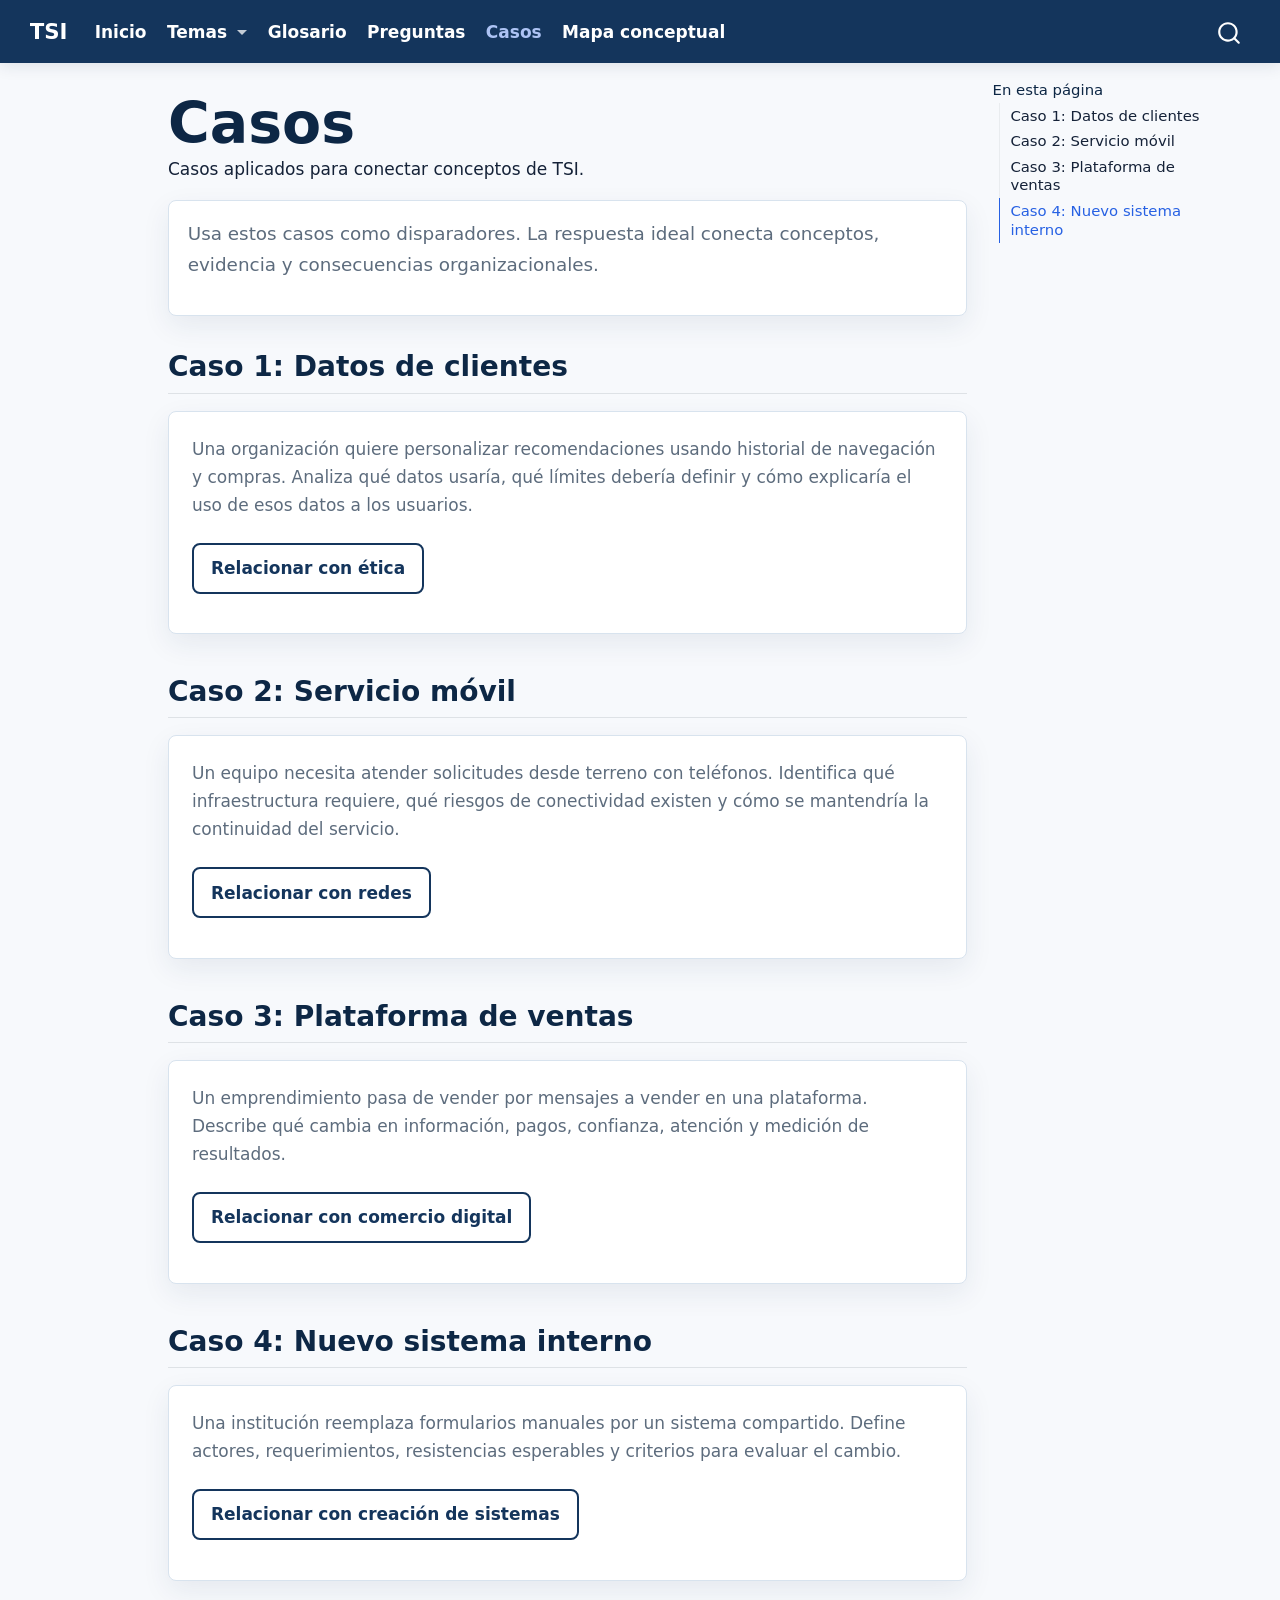
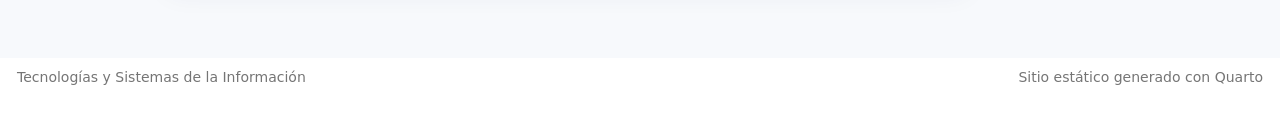
==== docs/repaso/casos.html @ 5384f31a "Etapa 1: estructura base del sitio TSI" ====
<!DOCTYPE html>
<html xmlns="http://www.w3.org/1999/xhtml" lang="es" xml:lang="es"><head>

<meta charset="utf-8">
<meta name="generator" content="quarto-1.9.37">

<meta name="viewport" content="width=device-width, initial-scale=1.0, user-scalable=yes">

<meta name="description" content="Casos aplicados para conectar conceptos de TSI.">

<title>Casos – Tecnologías y Sistemas de la Información</title>
<style>
/* Default styles provided by pandoc.
** See https://pandoc.org/MANUAL.html#variables-for-html for config info.
*/
code{white-space: pre-wrap;}
span.smallcaps{font-variant: small-caps;}
div.columns{display: flex; gap: min(4vw, 1.5em);}
div.column{flex: auto; overflow-x: auto;}
div.hanging-indent{margin-left: 1.5em; text-indent: -1.5em;}
ul.task-list{list-style: none;}
ul.task-list li input[type="checkbox"] {
  width: 0.8em;
  margin: 0 0.8em 0.2em -1em; /* quarto-specific, see https://github.com/quarto-dev/quarto-cli/issues/4556 */ 
  vertical-align: middle;
}
</style>


<script src="../site_libs/quarto-nav/quarto-nav.js"></script>
<script src="../site_libs/quarto-nav/headroom.min.js"></script>
<script src="../site_libs/clipboard/clipboard.min.js"></script>
<script src="../site_libs/quarto-search/autocomplete.umd.js"></script>
<script src="../site_libs/quarto-search/fuse.min.js"></script>
<script src="../site_libs/quarto-search/quarto-search.js"></script>
<meta name="quarto:offset" content="../">
<script src="../site_libs/quarto-html/quarto.js" type="module"></script>
<script src="../site_libs/quarto-html/tabsets/tabsets.js" type="module"></script>
<script src="../site_libs/quarto-html/popper.min.js"></script>
<script src="../site_libs/quarto-html/tippy.umd.min.js"></script>
<script src="../site_libs/quarto-html/anchor.min.js"></script>
<link href="../site_libs/quarto-html/tippy.css" rel="stylesheet">
<link href="../site_libs/quarto-html/quarto-syntax-highlighting-7f8f88aac4f3542376d5c11b86a4c14d.css" rel="stylesheet" id="quarto-text-highlighting-styles">
<script src="../site_libs/bootstrap/bootstrap.min.js"></script>
<link href="../site_libs/bootstrap/bootstrap-icons.css" rel="stylesheet">
<link href="../site_libs/bootstrap/bootstrap-f85955529106639f99b9a66abd69255b.min.css" rel="stylesheet" append-hash="true" id="quarto-bootstrap" data-mode="light">
<script id="quarto-search-options" type="application/json">{
  "location": "navbar",
  "copy-button": false,
  "collapse-after": 3,
  "panel-placement": "end",
  "type": "overlay",
  "limit": 50,
  "keyboard-shortcut": [
    "f",
    "/",
    "s"
  ],
  "show-item-context": false,
  "language": {
    "search-no-results-text": "No se han encontrado resultados",
    "search-matching-documents-text": "documentos encontrados",
    "search-copy-link-title": "Copiar el enlace en la búsqueda",
    "search-hide-matches-text": "Ocultar resultados adicionales",
    "search-more-match-text": "resultado adicional en este documento",
    "search-more-matches-text": "resultados adicionales en este documento",
    "search-clear-button-title": "Borrar",
    "search-text-placeholder": "",
    "search-detached-cancel-button-title": "Cancelar",
    "search-submit-button-title": "Enviar",
    "search-label": "Buscar"
  }
}</script>
<style>html{ scroll-behavior: smooth; }</style>


<link rel="stylesheet" href="../assets/css/styles.css">
</head>

<body class="nav-fixed quarto-light">

<div id="quarto-search-results"></div>
  <header id="quarto-header" class="headroom fixed-top">
    <nav class="navbar navbar-expand-lg " data-bs-theme="dark">
      <div class="navbar-container container-fluid">
      <div class="navbar-brand-container mx-auto">
    <a class="navbar-brand" href="../index.html">
    <span class="navbar-title">TSI</span>
    </a>
  </div>
            <div id="quarto-search" class="" title="Buscar"></div>
          <button class="navbar-toggler" type="button" data-bs-toggle="collapse" data-bs-target="#navbarCollapse" aria-controls="navbarCollapse" role="menu" aria-expanded="false" aria-label="Navegación de palanca" onclick="if (window.quartoToggleHeadroom) { window.quartoToggleHeadroom(); }">
  <span class="navbar-toggler-icon"></span>
</button>
          <div class="collapse navbar-collapse" id="navbarCollapse">
            <ul class="navbar-nav navbar-nav-scroll me-auto">
  <li class="nav-item">
    <a class="nav-link" href="../index.html"> 
<span class="menu-text">Inicio</span></a>
  </li>  
  <li class="nav-item dropdown ">
    <a class="nav-link dropdown-toggle" href="#" id="nav-menu-temas" role="link" data-bs-toggle="dropdown" aria-expanded="false">
 <span class="menu-text">Temas</span>
    </a>
    <ul class="dropdown-menu" aria-labelledby="nav-menu-temas">    
        <li>
    <a class="dropdown-item" href="../temas/etica-datos-sociedad.html">
 <span class="dropdown-text">Ética, datos y sociedad</span></a>
  </li>  
        <li>
    <a class="dropdown-item" href="../temas/redes-internet-movilidad.html">
 <span class="dropdown-text">Redes, Internet y movilidad</span></a>
  </li>  
        <li>
    <a class="dropdown-item" href="../temas/comercio-digital.html">
 <span class="dropdown-text">Comercio digital</span></a>
  </li>  
        <li>
    <a class="dropdown-item" href="../temas/creacion-sistemas.html">
 <span class="dropdown-text">Creación y cambio de sistemas</span></a>
  </li>  
    </ul>
  </li>
  <li class="nav-item">
    <a class="nav-link" href="../repaso/glosario.html"> 
<span class="menu-text">Glosario</span></a>
  </li>  
  <li class="nav-item">
    <a class="nav-link" href="../repaso/preguntas.html"> 
<span class="menu-text">Preguntas</span></a>
  </li>  
  <li class="nav-item">
    <a class="nav-link active" href="../repaso/casos.html" aria-current="page"> 
<span class="menu-text">Casos</span></a>
  </li>  
  <li class="nav-item">
    <a class="nav-link" href="../repaso/mapa-conceptual.html"> 
<span class="menu-text">Mapa conceptual</span></a>
  </li>  
</ul>
          </div> <!-- /navcollapse -->
            <div class="quarto-navbar-tools">
</div>
      </div> <!-- /container-fluid -->
    </nav>
</header>
<!-- content -->
<div id="quarto-content" class="quarto-container page-columns page-rows-contents page-layout-article page-navbar">
<!-- sidebar -->
<!-- margin-sidebar -->
    <div id="quarto-margin-sidebar" class="sidebar margin-sidebar">
        <nav id="TOC" role="doc-toc" class="toc-active">
    <h2 id="toc-title">En esta página</h2>
   
  <ul>
  <li><a href="#caso-1-datos-de-clientes" id="toc-caso-1-datos-de-clientes" class="nav-link active" data-scroll-target="#caso-1-datos-de-clientes">Caso 1: Datos de clientes</a></li>
  <li><a href="#caso-2-servicio-móvil" id="toc-caso-2-servicio-móvil" class="nav-link" data-scroll-target="#caso-2-servicio-móvil">Caso 2: Servicio móvil</a></li>
  <li><a href="#caso-3-plataforma-de-ventas" id="toc-caso-3-plataforma-de-ventas" class="nav-link" data-scroll-target="#caso-3-plataforma-de-ventas">Caso 3: Plataforma de ventas</a></li>
  <li><a href="#caso-4-nuevo-sistema-interno" id="toc-caso-4-nuevo-sistema-interno" class="nav-link" data-scroll-target="#caso-4-nuevo-sistema-interno">Caso 4: Nuevo sistema interno</a></li>
  </ul>
</nav>
    </div>
<!-- main -->
<main class="content" id="quarto-document-content">

<header id="title-block-header" class="quarto-title-block default">
<div class="quarto-title">
<h1 class="title">Casos</h1>
</div>

<div>
  <div class="description">
    Casos aplicados para conectar conceptos de TSI.
  </div>
</div>


<div class="quarto-title-meta">

    
  
    
  </div>
  


</header>


<div class="home-intro">
<p>Usa estos casos como disparadores. La respuesta ideal conecta conceptos, evidencia y consecuencias organizacionales.</p>
</div>
<section id="caso-1-datos-de-clientes" class="level2">
<h2 class="anchored" data-anchor-id="caso-1-datos-de-clientes">Caso 1: Datos de clientes</h2>
<div class="case-card">
<p>Una organización quiere personalizar recomendaciones usando historial de navegación y compras. Analiza qué datos usaría, qué límites debería definir y cómo explicaría el uso de esos datos a los usuarios.</p>
<p><a href="../temas/etica-datos-sociedad.html" class="study-button secondary">Relacionar con ética</a></p>
</div>
</section>
<section id="caso-2-servicio-móvil" class="level2">
<h2 class="anchored" data-anchor-id="caso-2-servicio-móvil">Caso 2: Servicio móvil</h2>
<div class="case-card">
<p>Un equipo necesita atender solicitudes desde terreno con teléfonos. Identifica qué infraestructura requiere, qué riesgos de conectividad existen y cómo se mantendría la continuidad del servicio.</p>
<p><a href="../temas/redes-internet-movilidad.html" class="study-button secondary">Relacionar con redes</a></p>
</div>
</section>
<section id="caso-3-plataforma-de-ventas" class="level2">
<h2 class="anchored" data-anchor-id="caso-3-plataforma-de-ventas">Caso 3: Plataforma de ventas</h2>
<div class="case-card">
<p>Un emprendimiento pasa de vender por mensajes a vender en una plataforma. Describe qué cambia en información, pagos, confianza, atención y medición de resultados.</p>
<p><a href="../temas/comercio-digital.html" class="study-button secondary">Relacionar con comercio digital</a></p>
</div>
</section>
<section id="caso-4-nuevo-sistema-interno" class="level2">
<h2 class="anchored" data-anchor-id="caso-4-nuevo-sistema-interno">Caso 4: Nuevo sistema interno</h2>
<div class="case-card">
<p>Una institución reemplaza formularios manuales por un sistema compartido. Define actores, requerimientos, resistencias esperables y criterios para evaluar el cambio.</p>
<p><a href="../temas/creacion-sistemas.html" class="study-button secondary">Relacionar con creación de sistemas</a></p>
</div>


</section>

</main> <!-- /main -->
<script>
(function () {
  function currentDepthPrefix() {
    var path = window.location.pathname;
    if (path.indexOf("/temas/") !== -1 || path.indexOf("/repaso/") !== -1) {
      return "../";
    }
    return "";
  }

  function normalizedPath(value) {
    return value.replace(/\/$/, "/index.html");
  }

  function addBottomNav() {
    if (document.querySelector(".tsi-bottom-nav")) {
      return;
    }

    var prefix = currentDepthPrefix();
    var links = [
      { label: "Inicio", href: prefix + "index.html", match: "/index.html" },
      { label: "Temas", href: prefix + "index.html#temas", match: "#temas" },
      { label: "Preguntas", href: prefix + "repaso/preguntas.html", match: "/repaso/preguntas.html" },
      { label: "Glosario", href: prefix + "repaso/glosario.html", match: "/repaso/glosario.html" }
    ];

    var nav = document.createElement("nav");
    nav.className = "tsi-bottom-nav";
    nav.setAttribute("aria-label", "Navegación rápida");

    var current = normalizedPath(window.location.pathname);
    links.forEach(function (item) {
      var link = document.createElement("a");
      link.href = item.href;
      link.textContent = item.label;

      if (
        (item.match === "/index.html" && current.endsWith("/index.html") && window.location.hash !== "#temas") ||
        (item.match === "#temas" && window.location.hash === "#temas") ||
        (item.match !== "#temas" && current.endsWith(item.match))
      ) {
        link.setAttribute("aria-current", "page");
      }

      nav.appendChild(link);
    });

    document.body.appendChild(nav);
  }

  function improveAnswerCards() {
    document.querySelectorAll("details.qa-card").forEach(function (card) {
      card.addEventListener("toggle", function () {
        if (card.open) {
          card.scrollIntoView({ block: "nearest", behavior: "smooth" });
        }
      });
    });
  }

  document.addEventListener("DOMContentLoaded", function () {
    addBottomNav();
    improveAnswerCards();
  });
})();
</script>
<script id="quarto-html-after-body" type="application/javascript">
  window.document.addEventListener("DOMContentLoaded", function (event) {
    const icon = "";
    const anchorJS = new window.AnchorJS();
    anchorJS.options = {
      placement: 'right',
      icon: icon
    };
    anchorJS.add('.anchored');
    const isCodeAnnotation = (el) => {
      for (const clz of el.classList) {
        if (clz.startsWith('code-annotation-')) {                     
          return true;
        }
      }
      return false;
    }
    const onCopySuccess = function(e) {
      // button target
      const button = e.trigger;
      // don't keep focus
      button.blur();
      // flash "checked"
      button.classList.add('code-copy-button-checked');
      var currentTitle = button.getAttribute("title");
      button.setAttribute("title", "Copiado");
      let tooltip;
      if (window.bootstrap) {
        button.setAttribute("data-bs-toggle", "tooltip");
        button.setAttribute("data-bs-placement", "left");
        button.setAttribute("data-bs-title", "Copiado");
        tooltip = new bootstrap.Tooltip(button, 
          { trigger: "manual", 
            customClass: "code-copy-button-tooltip",
            offset: [0, -8]});
        tooltip.show();    
      }
      setTimeout(function() {
        if (tooltip) {
          tooltip.hide();
          button.removeAttribute("data-bs-title");
          button.removeAttribute("data-bs-toggle");
          button.removeAttribute("data-bs-placement");
        }
        button.setAttribute("title", currentTitle);
        button.classList.remove('code-copy-button-checked');
      }, 1000);
      // clear code selection
      e.clearSelection();
    }
    const getTextToCopy = function(trigger) {
      const outerScaffold = trigger.parentElement.cloneNode(true);
      const codeEl = outerScaffold.querySelector('code');
      for (const childEl of codeEl.children) {
        if (isCodeAnnotation(childEl)) {
          childEl.remove();
        }
      }
      return codeEl.innerText;
    }
    const clipboard = new window.ClipboardJS('.code-copy-button:not([data-in-quarto-modal])', {
      text: getTextToCopy
    });
    clipboard.on('success', onCopySuccess);
    if (window.document.getElementById('quarto-embedded-source-code-modal')) {
      const clipboardModal = new window.ClipboardJS('.code-copy-button[data-in-quarto-modal]', {
        text: getTextToCopy,
        container: window.document.getElementById('quarto-embedded-source-code-modal')
      });
      clipboardModal.on('success', onCopySuccess);
    }
      var localhostRegex = new RegExp(/^(?:http|https):\/\/localhost\:?[0-9]*\//);
      var mailtoRegex = new RegExp(/^mailto:/);
        var filterRegex = new RegExp('/' + window.location.host + '/');
      var isInternal = (href) => {
          return filterRegex.test(href) || localhostRegex.test(href) || mailtoRegex.test(href);
      }
      // Inspect non-navigation links and adorn them if external
     var links = window.document.querySelectorAll('a[href]:not(.nav-link):not(.navbar-brand):not(.toc-action):not(.sidebar-link):not(.sidebar-item-toggle):not(.pagination-link):not(.no-external):not([aria-hidden]):not(.dropdown-item):not(.quarto-navigation-tool):not(.about-link)');
      for (var i=0; i<links.length; i++) {
        const link = links[i];
        if (!isInternal(link.href)) {
          // undo the damage that might have been done by quarto-nav.js in the case of
          // links that we want to consider external
          if (link.dataset.originalHref !== undefined) {
            link.href = link.dataset.originalHref;
          }
            // target, if specified
            link.setAttribute("target", "_blank");
            if (link.getAttribute("rel") === null) {
              link.setAttribute("rel", "noopener");
            }
        }
      }
    function tippyHover(el, contentFn, onTriggerFn, onUntriggerFn) {
      const config = {
        allowHTML: true,
        maxWidth: 500,
        delay: 100,
        arrow: false,
        appendTo: function(el) {
            return el.parentElement;
        },
        interactive: true,
        interactiveBorder: 10,
        theme: 'quarto',
        placement: 'bottom-start',
      };
      if (contentFn) {
        config.content = contentFn;
      }
      if (onTriggerFn) {
        config.onTrigger = onTriggerFn;
      }
      if (onUntriggerFn) {
        config.onUntrigger = onUntriggerFn;
      }
      window.tippy(el, config); 
    }
    const noterefs = window.document.querySelectorAll('a[role="doc-noteref"]');
    for (var i=0; i<noterefs.length; i++) {
      const ref = noterefs[i];
      tippyHover(ref, function() {
        // use id or data attribute instead here
        let href = ref.getAttribute('data-footnote-href') || ref.getAttribute('href');
        try { href = new URL(href).hash; } catch {}
        const id = href.replace(/^#\/?/, "");
        const note = window.document.getElementById(id);
        if (note) {
          return note.innerHTML;
        } else {
          return "";
        }
      });
    }
    const xrefs = window.document.querySelectorAll('a.quarto-xref');
    const processXRef = (id, note) => {
      // Strip column container classes
      const stripColumnClz = (el) => {
        el.classList.remove("page-full", "page-columns");
        if (el.children) {
          for (const child of el.children) {
            stripColumnClz(child);
          }
        }
      }
      stripColumnClz(note)
      if (id === null || id.startsWith('sec-')) {
        // Special case sections, only their first couple elements
        const container = document.createElement("div");
        if (note.children && note.children.length > 2) {
          container.appendChild(note.children[0].cloneNode(true));
          for (let i = 1; i < note.children.length; i++) {
            const child = note.children[i];
            if (child.tagName === "P" && child.innerText === "") {
              continue;
            } else {
              container.appendChild(child.cloneNode(true));
              break;
            }
          }
          if (window.Quarto?.typesetMath) {
            window.Quarto.typesetMath(container);
          }
          return container.innerHTML
        } else {
          if (window.Quarto?.typesetMath) {
            window.Quarto.typesetMath(note);
          }
          return note.innerHTML;
        }
      } else {
        // Remove any anchor links if they are present
        const anchorLink = note.querySelector('a.anchorjs-link');
        if (anchorLink) {
          anchorLink.remove();
        }
        if (window.Quarto?.typesetMath) {
          window.Quarto.typesetMath(note);
        }
        if (note.classList.contains("callout")) {
          return note.outerHTML;
        } else {
          return note.innerHTML;
        }
      }
    }
    for (var i=0; i<xrefs.length; i++) {
      const xref = xrefs[i];
      tippyHover(xref, undefined, function(instance) {
        instance.disable();
        let url = xref.getAttribute('href');
        let hash = undefined; 
        if (url.startsWith('#')) {
          hash = url;
        } else {
          try { hash = new URL(url).hash; } catch {}
        }
        if (hash) {
          const id = hash.replace(/^#\/?/, "");
          const note = window.document.getElementById(id);
          if (note !== null) {
            try {
              const html = processXRef(id, note.cloneNode(true));
              instance.setContent(html);
            } finally {
              instance.enable();
              instance.show();
            }
          } else {
            // See if we can fetch this
            fetch(url.split('#')[0])
            .then(res => res.text())
            .then(html => {
              const parser = new DOMParser();
              const htmlDoc = parser.parseFromString(html, "text/html");
              const note = htmlDoc.getElementById(id);
              if (note !== null) {
                const html = processXRef(id, note);
                instance.setContent(html);
              } 
            }).finally(() => {
              instance.enable();
              instance.show();
            });
          }
        } else {
          // See if we can fetch a full url (with no hash to target)
          // This is a special case and we should probably do some content thinning / targeting
          fetch(url)
          .then(res => res.text())
          .then(html => {
            const parser = new DOMParser();
            const htmlDoc = parser.parseFromString(html, "text/html");
            const note = htmlDoc.querySelector('main.content');
            if (note !== null) {
              // This should only happen for chapter cross references
              // (since there is no id in the URL)
              // remove the first header
              if (note.children.length > 0 && note.children[0].tagName === "HEADER") {
                note.children[0].remove();
              }
              const html = processXRef(null, note);
              instance.setContent(html);
            } 
          }).finally(() => {
            instance.enable();
            instance.show();
          });
        }
      }, function(instance) {
      });
    }
        let selectedAnnoteEl;
        const selectorForAnnotation = ( cell, annotation) => {
          let cellAttr = 'data-code-cell="' + cell + '"';
          let lineAttr = 'data-code-annotation="' +  annotation + '"';
          const selector = 'span[' + cellAttr + '][' + lineAttr + ']';
          return selector;
        }
        const selectCodeLines = (annoteEl) => {
          const doc = window.document;
          const targetCell = annoteEl.getAttribute("data-target-cell");
          const targetAnnotation = annoteEl.getAttribute("data-target-annotation");
          const annoteSpan = window.document.querySelector(selectorForAnnotation(targetCell, targetAnnotation));
          const lines = annoteSpan.getAttribute("data-code-lines").split(",");
          const lineIds = lines.map((line) => {
            return targetCell + "-" + line;
          })
          let top = null;
          let height = null;
          let parent = null;
          if (lineIds.length > 0) {
              //compute the position of the single el (top and bottom and make a div)
              const el = window.document.getElementById(lineIds[0]);
              top = el.offsetTop;
              height = el.offsetHeight;
              parent = el.parentElement.parentElement;
            if (lineIds.length > 1) {
              const lastEl = window.document.getElementById(lineIds[lineIds.length - 1]);
              const bottom = lastEl.offsetTop + lastEl.offsetHeight;
              height = bottom - top;
            }
            if (top !== null && height !== null && parent !== null) {
              // cook up a div (if necessary) and position it 
              let div = window.document.getElementById("code-annotation-line-highlight");
              if (div === null) {
                div = window.document.createElement("div");
                div.setAttribute("id", "code-annotation-line-highlight");
                div.style.position = 'absolute';
                parent.appendChild(div);
              }
              div.style.top = top - 2 + "px";
              div.style.height = height + 4 + "px";
              div.style.left = 0;
              let gutterDiv = window.document.getElementById("code-annotation-line-highlight-gutter");
              if (gutterDiv === null) {
                gutterDiv = window.document.createElement("div");
                gutterDiv.setAttribute("id", "code-annotation-line-highlight-gutter");
                gutterDiv.style.position = 'absolute';
                const codeCell = window.document.getElementById(targetCell);
                const gutter = codeCell.querySelector('.code-annotation-gutter');
                gutter.appendChild(gutterDiv);
              }
              gutterDiv.style.top = top - 2 + "px";
              gutterDiv.style.height = height + 4 + "px";
            }
            selectedAnnoteEl = annoteEl;
          }
        };
        const unselectCodeLines = () => {
          const elementsIds = ["code-annotation-line-highlight", "code-annotation-line-highlight-gutter"];
          elementsIds.forEach((elId) => {
            const div = window.document.getElementById(elId);
            if (div) {
              div.remove();
            }
          });
          selectedAnnoteEl = undefined;
        };
          // Handle positioning of the toggle
      window.addEventListener(
        "resize",
        throttle(() => {
          elRect = undefined;
          if (selectedAnnoteEl) {
            selectCodeLines(selectedAnnoteEl);
          }
        }, 10)
      );
      function throttle(fn, ms) {
      let throttle = false;
      let timer;
        return (...args) => {
          if(!throttle) { // first call gets through
              fn.apply(this, args);
              throttle = true;
          } else { // all the others get throttled
              if(timer) clearTimeout(timer); // cancel #2
              timer = setTimeout(() => {
                fn.apply(this, args);
                timer = throttle = false;
              }, ms);
          }
        };
      }
        // Attach click handler to the DT
        const annoteDls = window.document.querySelectorAll('dt[data-target-cell]');
        for (const annoteDlNode of annoteDls) {
          annoteDlNode.addEventListener('click', (event) => {
            const clickedEl = event.target;
            if (clickedEl !== selectedAnnoteEl) {
              unselectCodeLines();
              const activeEl = window.document.querySelector('dt[data-target-cell].code-annotation-active');
              if (activeEl) {
                activeEl.classList.remove('code-annotation-active');
              }
              selectCodeLines(clickedEl);
              clickedEl.classList.add('code-annotation-active');
            } else {
              // Unselect the line
              unselectCodeLines();
              clickedEl.classList.remove('code-annotation-active');
            }
          });
        }
    const findCites = (el) => {
      const parentEl = el.parentElement;
      if (parentEl) {
        const cites = parentEl.dataset.cites;
        if (cites) {
          return {
            el,
            cites: cites.split(' ')
          };
        } else {
          return findCites(el.parentElement)
        }
      } else {
        return undefined;
      }
    };
    var bibliorefs = window.document.querySelectorAll('a[role="doc-biblioref"]');
    for (var i=0; i<bibliorefs.length; i++) {
      const ref = bibliorefs[i];
      const citeInfo = findCites(ref);
      if (citeInfo) {
        tippyHover(citeInfo.el, function() {
          var popup = window.document.createElement('div');
          citeInfo.cites.forEach(function(cite) {
            var citeDiv = window.document.createElement('div');
            citeDiv.classList.add('hanging-indent');
            citeDiv.classList.add('csl-entry');
            var biblioDiv = window.document.getElementById('ref-' + cite);
            if (biblioDiv) {
              citeDiv.innerHTML = biblioDiv.innerHTML;
            }
            popup.appendChild(citeDiv);
          });
          return popup.innerHTML;
        });
      }
    }
  });
  </script>
</div> <!-- /content -->
<footer class="footer">
  <div class="nav-footer">
    <div class="nav-footer-left">
<p>Tecnologías y Sistemas de la Información</p>
</div>   
    <div class="nav-footer-center">
      &nbsp;
    </div>
    <div class="nav-footer-right">
<p>Sitio estático generado con Quarto</p>
</div>
  </div>
</footer>




<script src="../site_libs/quarto-html/zenscroll-min.js"></script>
</body></html>
---- docs/site_libs/quarto-html/tippy.css ----
.tippy-box[data-animation=fade][data-state=hidden]{opacity:0}[data-tippy-root]{max-width:calc(100vw - 10px)}.tippy-box{position:relative;background-color:#333;color:#fff;border-radius:4px;font-size:14px;line-height:1.4;white-space:normal;outline:0;transition-property:transform,visibility,opacity}.tippy-box[data-placement^=top]>.tippy-arrow{bottom:0}.tippy-box[data-placement^=top]>.tippy-arrow:before{bottom:-7px;left:0;border-width:8px 8px 0;border-top-color:initial;transform-origin:center top}.tippy-box[data-placement^=bottom]>.tippy-arrow{top:0}.tippy-box[data-placement^=bottom]>.tippy-arrow:before{top:-7px;left:0;border-width:0 8px 8px;border-bottom-color:initial;transform-origin:center bottom}.tippy-box[data-placement^=left]>.tippy-arrow{right:0}.tippy-box[data-placement^=left]>.tippy-arrow:before{border-width:8px 0 8px 8px;border-left-color:initial;right:-7px;transform-origin:center left}.tippy-box[data-placement^=right]>.tippy-arrow{left:0}.tippy-box[data-placement^=right]>.tippy-arrow:before{left:-7px;border-width:8px 8px 8px 0;border-right-color:initial;transform-origin:center right}.tippy-box[data-inertia][data-state=visible]{transition-timing-function:cubic-bezier(.54,1.5,.38,1.11)}.tippy-arrow{width:16px;height:16px;color:#333}.tippy-arrow:before{content:"";position:absolute;border-color:transparent;border-style:solid}.tippy-content{position:relative;padding:5px 9px;z-index:1}
---- docs/site_libs/quarto-html/quarto-syntax-highlighting-7f8f88aac4f3542376d5c11b86a4c14d.css ----
/* quarto syntax highlight colors */
:root {
  --quarto-hl-ot-color: #003B4F;
  --quarto-hl-at-color: #657422;
  --quarto-hl-ss-color: #20794D;
  --quarto-hl-an-color: #5E5E5E;
  --quarto-hl-fu-color: #4758AB;
  --quarto-hl-st-color: #20794D;
  --quarto-hl-cf-color: #003B4F;
  --quarto-hl-op-color: #5E5E5E;
  --quarto-hl-er-color: #AD0000;
  --quarto-hl-bn-color: #AD0000;
  --quarto-hl-al-color: #AD0000;
  --quarto-hl-va-color: #111111;
  --quarto-hl-bu-color: inherit;
  --quarto-hl-ex-color: inherit;
  --quarto-hl-pp-color: #AD0000;
  --quarto-hl-in-color: #5E5E5E;
  --quarto-hl-vs-color: #20794D;
  --quarto-hl-wa-color: #5E5E5E;
  --quarto-hl-do-color: #5E5E5E;
  --quarto-hl-im-color: #00769E;
  --quarto-hl-ch-color: #20794D;
  --quarto-hl-dt-color: #AD0000;
  --quarto-hl-fl-color: #AD0000;
  --quarto-hl-co-color: #5E5E5E;
  --quarto-hl-cv-color: #5E5E5E;
  --quarto-hl-cn-color: #8f5902;
  --quarto-hl-sc-color: #5E5E5E;
  --quarto-hl-dv-color: #AD0000;
  --quarto-hl-kw-color: #003B4F;
}

/* other quarto variables */
:root {
  --quarto-font-monospace: SFMono-Regular, Menlo, Monaco, Consolas, "Liberation Mono", "Courier New", monospace;
}

/* syntax highlight based on Pandoc's rules */
pre > code.sourceCode > span {
  color: #003B4F;
}

code.sourceCode > span {
  color: #003B4F;
}

div.sourceCode,
div.sourceCode pre.sourceCode {
  color: #003B4F;
}

/* Normal */
code span {
  color: #003B4F;
}

/* Alert */
code span.al {
  color: #AD0000;
  font-style: inherit;
}

/* Annotation */
code span.an {
  color: #5E5E5E;
  font-style: inherit;
}

/* Attribute */
code span.at {
  color: #657422;
  font-style: inherit;
}

/* BaseN */
code span.bn {
  color: #AD0000;
  font-style: inherit;
}

/* BuiltIn */
code span.bu {
  font-style: inherit;
}

/* ControlFlow */
code span.cf {
  color: #003B4F;
  font-weight: bold;
  font-style: inherit;
}

/* Char */
code span.ch {
  color: #20794D;
  font-style: inherit;
}

/* Constant */
code span.cn {
  color: #8f5902;
  font-style: inherit;
}

/* Comment */
code span.co {
  color: #5E5E5E;
  font-style: inherit;
}

/* CommentVar */
code span.cv {
  color: #5E5E5E;
  font-style: italic;
}

/* Documentation */
code span.do {
  color: #5E5E5E;
  font-style: italic;
}

/* DataType */
code span.dt {
  color: #AD0000;
  font-style: inherit;
}

/* DecVal */
code span.dv {
  color: #AD0000;
  font-style: inherit;
}

/* Error */
code span.er {
  color: #AD0000;
  font-style: inherit;
}

/* Extension */
code span.ex {
  font-style: inherit;
}

/* Float */
code span.fl {
  color: #AD0000;
  font-style: inherit;
}

/* Function */
code span.fu {
  color: #4758AB;
  font-style: inherit;
}

/* Import */
code span.im {
  color: #00769E;
  font-style: inherit;
}

/* Information */
code span.in {
  color: #5E5E5E;
  font-style: inherit;
}

/* Keyword */
code span.kw {
  color: #003B4F;
  font-weight: bold;
  font-style: inherit;
}

/* Operator */
code span.op {
  color: #5E5E5E;
  font-style: inherit;
}

/* Other */
code span.ot {
  color: #003B4F;
  font-style: inherit;
}

/* Preprocessor */
code span.pp {
  color: #AD0000;
  font-style: inherit;
}

/* SpecialChar */
code span.sc {
  color: #5E5E5E;
  font-style: inherit;
}

/* SpecialString */
code span.ss {
  color: #20794D;
  font-style: inherit;
}

/* String */
code span.st {
  color: #20794D;
  font-style: inherit;
}

/* Variable */
code span.va {
  color: #111111;
  font-style: inherit;
}

/* VerbatimString */
code span.vs {
  color: #20794D;
  font-style: inherit;
}

/* Warning */
code span.wa {
  color: #5E5E5E;
  font-style: italic;
}

.prevent-inlining {
  content: "</";
}

/*# sourceMappingURL=789ad8cd35626ba772517505b42a116e.css.map */
---- docs/assets/css/styles.css ----
:root {
  --tsi-primary: #14355c;
  --tsi-primary-dark: #0d2745;
  --tsi-accent: #2f8fcf;
  --tsi-accent-soft: #e7f3fb;
  --tsi-bg: #f7f9fc;
  --tsi-surface: #ffffff;
  --tsi-border: #d8e3ee;
  --tsi-text: #152238;
  --tsi-muted: #5d6c7d;
  --tsi-shadow: 0 10px 28px rgba(20, 53, 92, 0.08);
}

html {
  scroll-behavior: smooth;
}

body {
  background: var(--tsi-bg);
  color: var(--tsi-text);
  font-family: system-ui, -apple-system, BlinkMacSystemFont, "Segoe UI", sans-serif;
  font-size: 1rem;
  line-height: 1.65;
  padding-bottom: 4.75rem;
}

a {
  color: var(--tsi-primary);
}

a:hover,
a:focus {
  color: var(--tsi-accent);
}

.navbar {
  box-shadow: 0 2px 16px rgba(13, 39, 69, 0.12);
}

.navbar .navbar-brand,
.navbar .nav-link,
.navbar .dropdown-item {
  font-weight: 650;
}

.quarto-title-block .title {
  color: var(--tsi-primary-dark);
  font-size: clamp(2rem, 10vw, 3.35rem);
  line-height: 1.08;
}

.quarto-title-block .subtitle {
  color: var(--tsi-muted);
  font-size: 1.15rem;
}

main.content {
  padding-top: 1.2rem;
}

h2 {
  color: var(--tsi-primary-dark);
  margin-top: 2.4rem;
}

h3 {
  color: var(--tsi-primary);
  line-height: 1.25;
}

.home-intro,
.wide-card,
.study-card,
.term-card,
.qa-card,
.case-card,
.map-node {
  background: var(--tsi-surface);
  border: 1px solid var(--tsi-border);
  border-radius: 8px;
  box-shadow: var(--tsi-shadow);
}

.home-intro {
  color: var(--tsi-muted);
  font-size: 1.08rem;
  margin: 1rem 0 2rem;
  padding: 1.1rem;
}

.topic-grid {
  display: grid;
  gap: 1rem;
  margin-top: 1rem;
}

.study-card,
.wide-card,
.term-card,
.case-card {
  padding: 1.15rem;
}

.study-card p,
.wide-card p,
.case-card p,
.term-card p {
  color: var(--tsi-muted);
  margin-bottom: 1rem;
}

.concept-list {
  background: var(--tsi-accent-soft);
  border-left: 5px solid var(--tsi-accent);
  border-radius: 8px;
  padding: 1rem 1rem 0.35rem;
}

.concept-list li {
  margin-bottom: 0.65rem;
}

.study-button {
  align-items: center;
  background: var(--tsi-primary);
  border: 2px solid var(--tsi-primary);
  border-radius: 8px;
  color: #ffffff;
  display: inline-flex;
  font-weight: 750;
  justify-content: center;
  line-height: 1.2;
  margin-top: 0.4rem;
  min-height: 3rem;
  padding: 0.72rem 1rem;
  text-decoration: none;
  width: 100%;
}

.study-button:hover,
.study-button:focus {
  background: var(--tsi-primary-dark);
  border-color: var(--tsi-primary-dark);
  color: #ffffff;
}

.study-button.secondary {
  background: #ffffff;
  color: var(--tsi-primary);
}

.study-button.secondary:hover,
.study-button.secondary:focus {
  background: var(--tsi-accent-soft);
  color: var(--tsi-primary-dark);
}

.qa-card {
  margin: 1rem 0;
  padding: 0;
}

.qa-card summary {
  color: var(--tsi-primary-dark);
  cursor: pointer;
  font-weight: 750;
  list-style-position: outside;
  min-height: 3.25rem;
  padding: 1rem 1.1rem;
}

.qa-card[open] summary {
  border-bottom: 1px solid var(--tsi-border);
}

.qa-card p {
  color: var(--tsi-muted);
  margin: 0;
  padding: 1rem 1.1rem 1.15rem;
}

.concept-map {
  display: grid;
  gap: 0.8rem;
  margin: 1.2rem 0 2rem;
}

.map-node {
  padding: 1rem;
}

.map-node p {
  color: var(--tsi-muted);
}

.map-arrow {
  color: var(--tsi-accent);
  font-size: 2rem;
  font-weight: 800;
  line-height: 1;
  text-align: center;
}

.tsi-bottom-nav {
  background: rgba(255, 255, 255, 0.97);
  border-top: 1px solid var(--tsi-border);
  bottom: 0;
  box-shadow: 0 -6px 18px rgba(20, 53, 92, 0.1);
  display: grid;
  gap: 0;
  grid-template-columns: repeat(4, 1fr);
  left: 0;
  position: fixed;
  right: 0;
  z-index: 1050;
}

.tsi-bottom-nav a {
  color: var(--tsi-muted);
  display: flex;
  flex-direction: column;
  font-size: 0.82rem;
  font-weight: 750;
  justify-content: center;
  min-height: 4.1rem;
  padding: 0.45rem 0.35rem;
  text-align: center;
  text-decoration: none;
}

.tsi-bottom-nav a[aria-current="page"] {
  color: var(--tsi-primary);
}

.tsi-bottom-nav a::before {
  background: var(--tsi-border);
  border-radius: 999px;
  content: "";
  display: block;
  height: 0.24rem;
  margin: 0 auto 0.38rem;
  width: 1.45rem;
}

.tsi-bottom-nav a[aria-current="page"]::before {
  background: var(--tsi-accent);
}

@media (min-width: 720px) {
  body {
    padding-bottom: 0;
  }

  .topic-grid {
    grid-template-columns: repeat(2, minmax(0, 1fr));
  }

  .study-card,
  .wide-card,
  .term-card,
  .case-card,
  .map-node {
    padding: 1.35rem;
  }

  .study-button {
    width: auto;
  }

  .tsi-bottom-nav {
    display: none;
  }
}

@media (min-width: 980px) {
  main.content {
    max-width: 980px;
  }

  .concept-map {
    align-items: stretch;
    grid-template-columns: 1fr auto 1fr auto 1fr auto 1fr;
  }

  .map-arrow {
    align-self: center;
    padding: 0 0.2rem;
  }
}
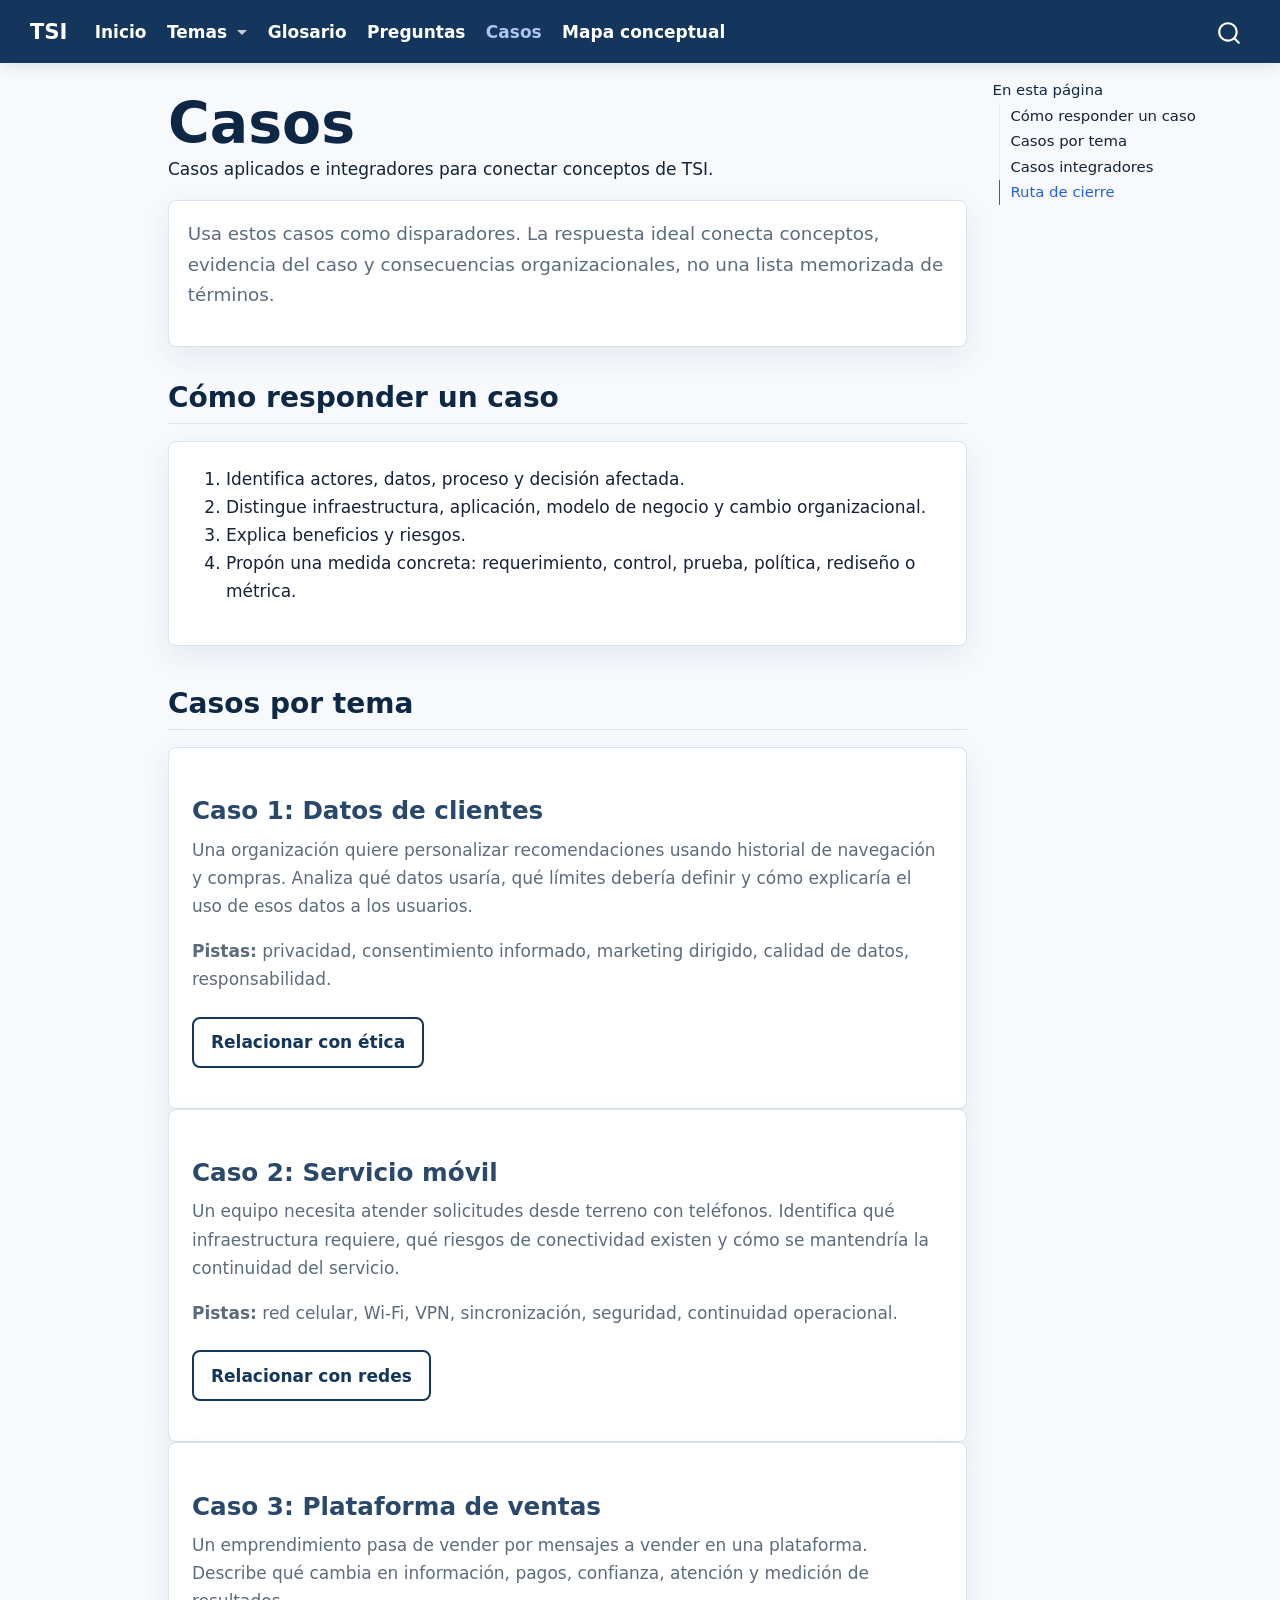
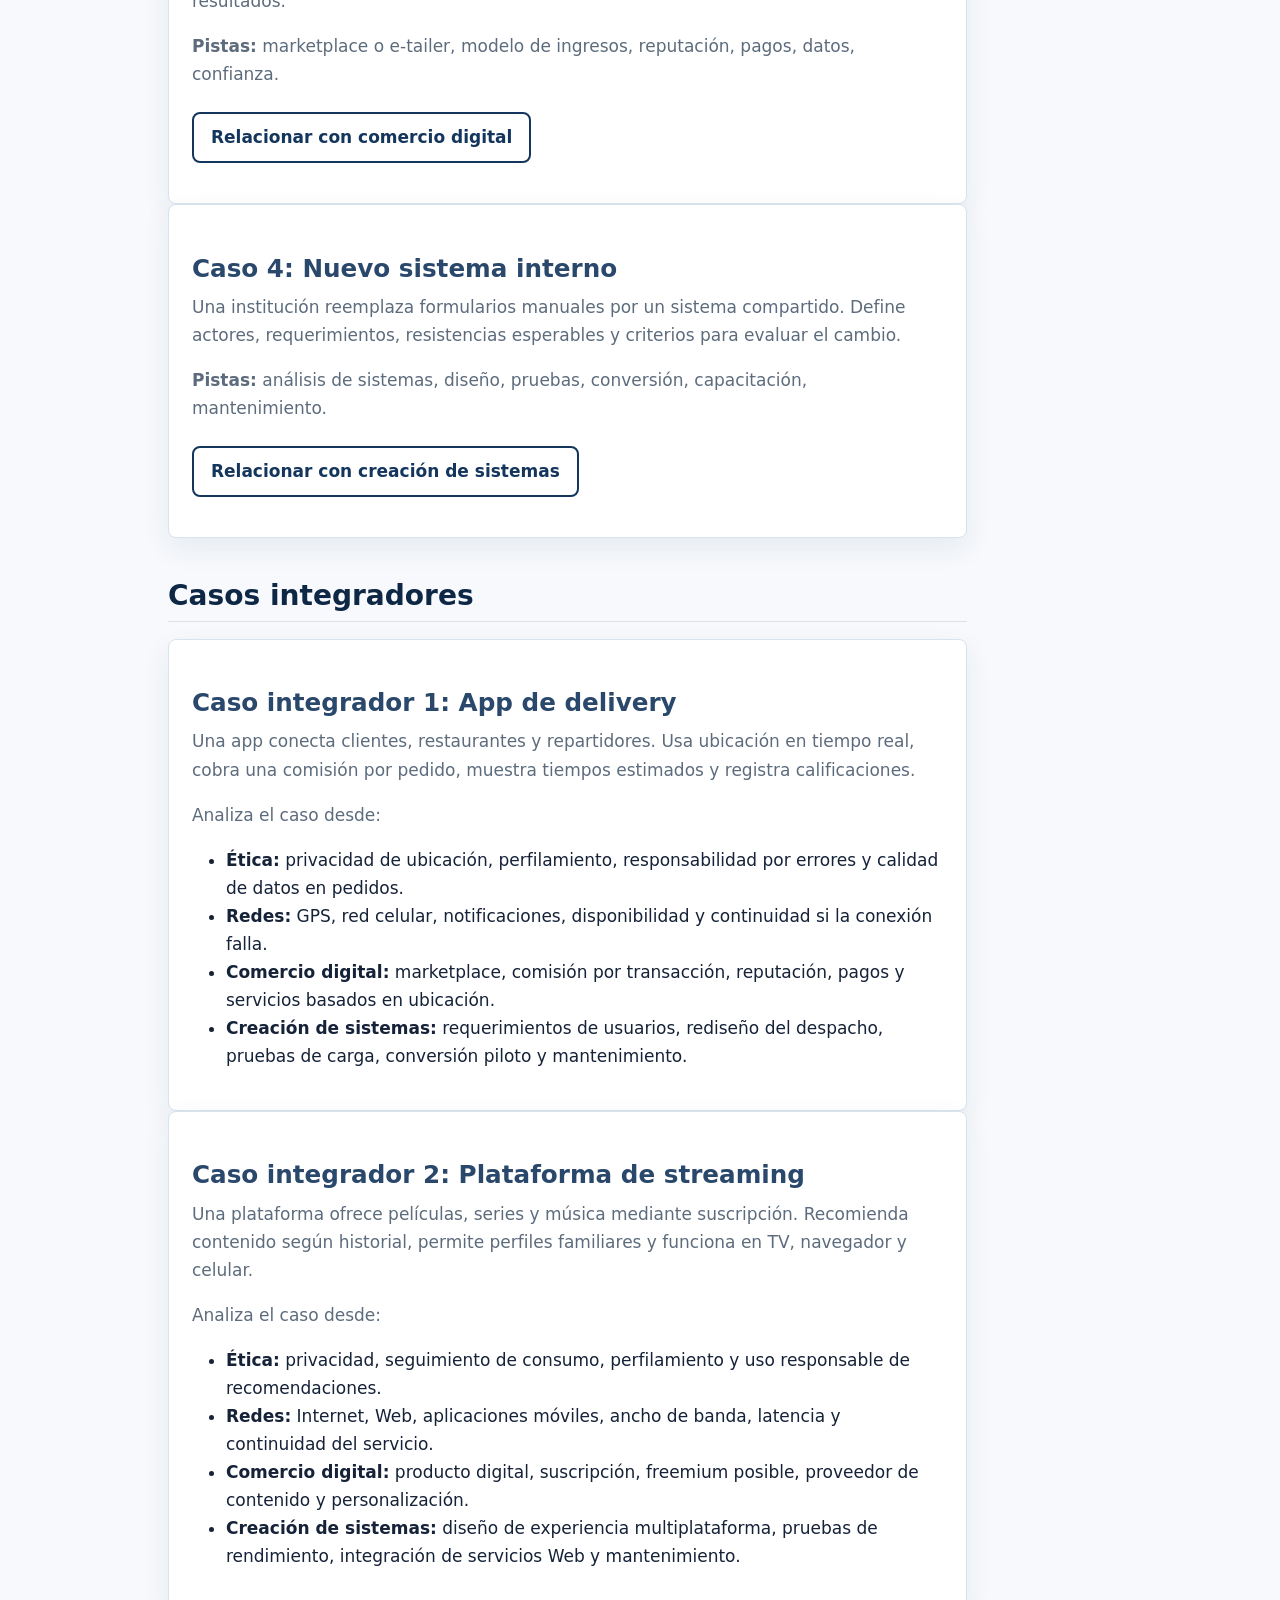
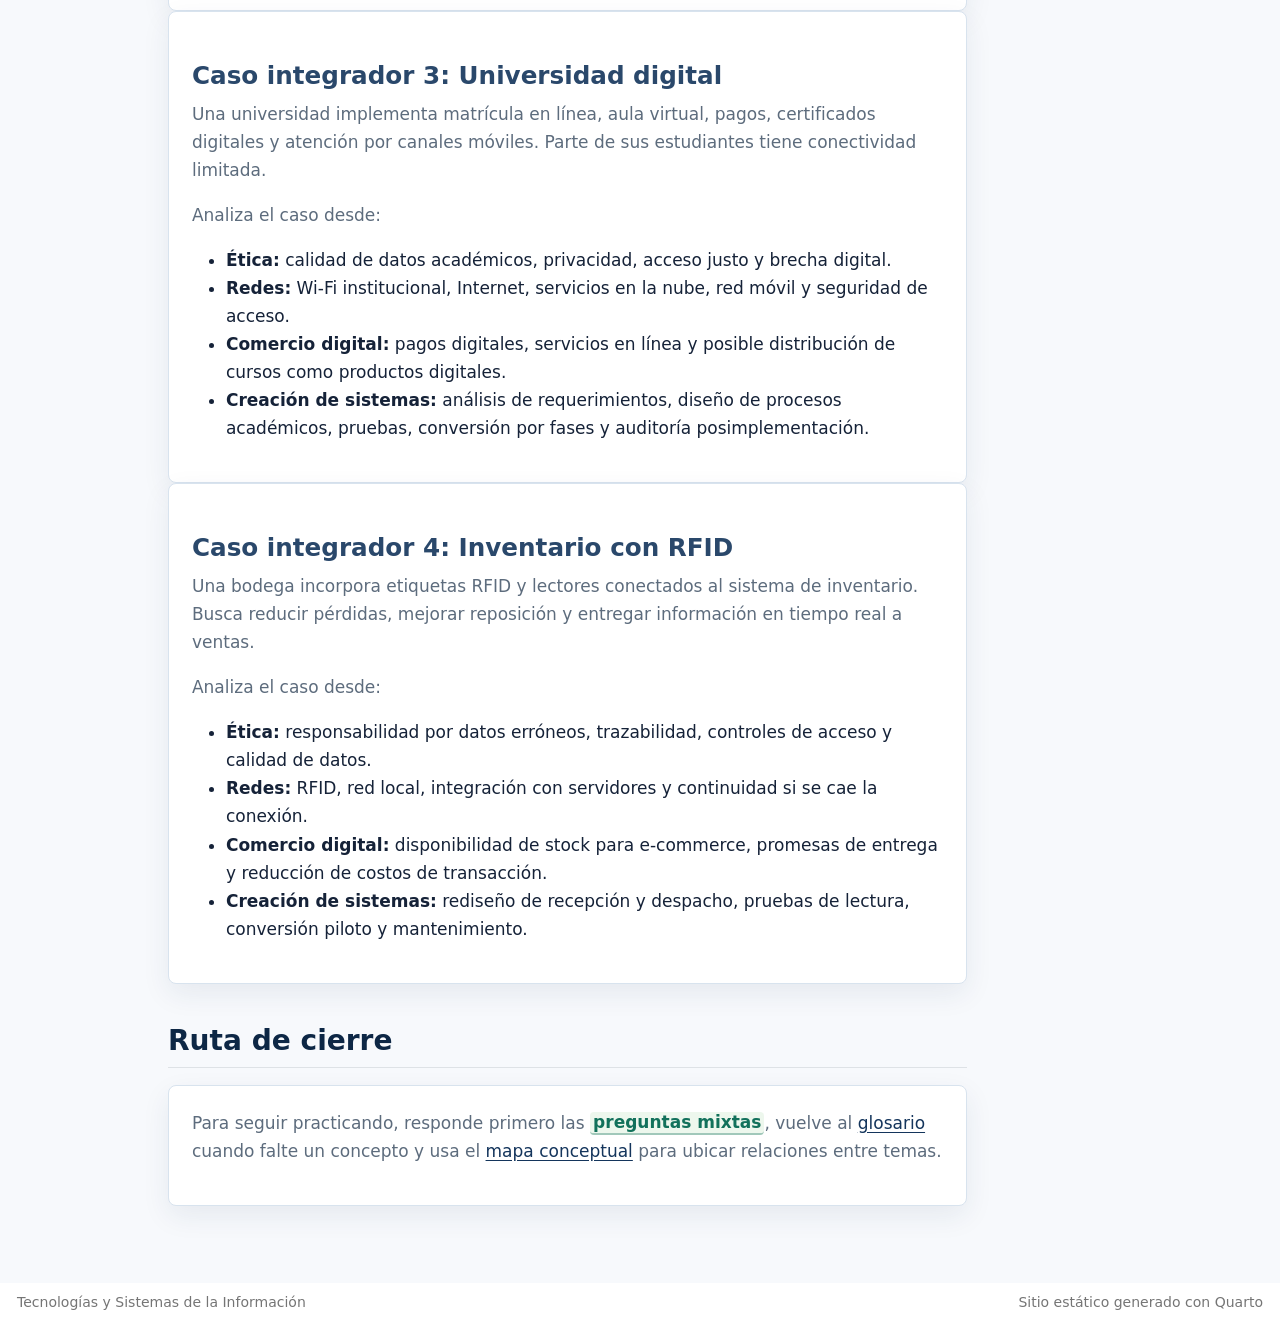
==== commit 5b747262: "Etapa 6: creacion de sistemas y repaso final" ====
--- a/docs/repaso/casos.html
+++ b/docs/repaso/casos.html
@@ -6,7 +6,7 @@
 
 <meta name="viewport" content="width=device-width, initial-scale=1.0, user-scalable=yes">
 
-<meta name="description" content="Casos aplicados para conectar conceptos de TSI.">
+<meta name="description" content="Casos aplicados e integradores para conectar conceptos de TSI.">
 
 <title>Casos – Tecnologías y Sistemas de la Información</title>
 <style>
@@ -153,10 +153,22 @@
     <h2 id="toc-title">En esta página</h2>
    
   <ul>
-  <li><a href="#caso-1-datos-de-clientes" id="toc-caso-1-datos-de-clientes" class="nav-link active" data-scroll-target="#caso-1-datos-de-clientes">Caso 1: Datos de clientes</a></li>
+  <li><a href="#como-responder-un-caso" id="toc-como-responder-un-caso" class="nav-link active" data-scroll-target="#como-responder-un-caso">Cómo responder un caso</a></li>
+  <li><a href="#casos-por-tema" id="toc-casos-por-tema" class="nav-link" data-scroll-target="#casos-por-tema">Casos por tema</a>
+  <ul class="collapse">
+  <li><a href="#caso-1-datos-de-clientes" id="toc-caso-1-datos-de-clientes" class="nav-link" data-scroll-target="#caso-1-datos-de-clientes">Caso 1: Datos de clientes</a></li>
   <li><a href="#caso-2-servicio-móvil" id="toc-caso-2-servicio-móvil" class="nav-link" data-scroll-target="#caso-2-servicio-móvil">Caso 2: Servicio móvil</a></li>
   <li><a href="#caso-3-plataforma-de-ventas" id="toc-caso-3-plataforma-de-ventas" class="nav-link" data-scroll-target="#caso-3-plataforma-de-ventas">Caso 3: Plataforma de ventas</a></li>
   <li><a href="#caso-4-nuevo-sistema-interno" id="toc-caso-4-nuevo-sistema-interno" class="nav-link" data-scroll-target="#caso-4-nuevo-sistema-interno">Caso 4: Nuevo sistema interno</a></li>
+  </ul></li>
+  <li><a href="#casos-integradores" id="toc-casos-integradores" class="nav-link" data-scroll-target="#casos-integradores">Casos integradores</a>
+  <ul class="collapse">
+  <li><a href="#caso-integrador-1-app-de-delivery" id="toc-caso-integrador-1-app-de-delivery" class="nav-link" data-scroll-target="#caso-integrador-1-app-de-delivery">Caso integrador 1: App de delivery</a></li>
+  <li><a href="#caso-integrador-2-plataforma-de-streaming" id="toc-caso-integrador-2-plataforma-de-streaming" class="nav-link" data-scroll-target="#caso-integrador-2-plataforma-de-streaming">Caso integrador 2: Plataforma de streaming</a></li>
+  <li><a href="#caso-integrador-3-universidad-digital" id="toc-caso-integrador-3-universidad-digital" class="nav-link" data-scroll-target="#caso-integrador-3-universidad-digital">Caso integrador 3: Universidad digital</a></li>
+  <li><a href="#caso-integrador-4-inventario-con-rfid" id="toc-caso-integrador-4-inventario-con-rfid" class="nav-link" data-scroll-target="#caso-integrador-4-inventario-con-rfid">Caso integrador 4: Inventario con RFID</a></li>
+  </ul></li>
+  <li><a href="#ruta-de-cierre" id="toc-ruta-de-cierre" class="nav-link" data-scroll-target="#ruta-de-cierre">Ruta de cierre</a></li>
   </ul>
 </nav>
     </div>
@@ -170,7 +182,7 @@
 
 <div>
   <div class="description">
-    Casos aplicados para conectar conceptos de TSI.
+    Casos aplicados e integradores para conectar conceptos de TSI.
   </div>
 </div>
 
@@ -188,34 +200,97 @@
 
 
 <div class="home-intro">
-<p>Usa estos casos como disparadores. La respuesta ideal conecta conceptos, evidencia y consecuencias organizacionales.</p>
+<p>Usa estos casos como disparadores. La respuesta ideal conecta conceptos, evidencia del caso y consecuencias organizacionales, no una lista memorizada de términos.</p>
 </div>
-<section id="caso-1-datos-de-clientes" class="level2">
-<h2 class="anchored" data-anchor-id="caso-1-datos-de-clientes">Caso 1: Datos de clientes</h2>
-<div class="case-card">
+<section id="como-responder-un-caso" class="level2">
+<h2 class="anchored" data-anchor-id="como-responder-un-caso">Cómo responder un caso</h2>
+<div class="wide-card">
+<ol type="1">
+<li>Identifica actores, datos, proceso y decisión afectada.</li>
+<li>Distingue infraestructura, aplicación, modelo de negocio y cambio organizacional.</li>
+<li>Explica beneficios y riesgos.</li>
+<li>Propón una medida concreta: requerimiento, control, prueba, política, rediseño o métrica.</li>
+</ol>
+</div>
+</section>
+<section id="casos-por-tema" class="level2">
+<h2 class="anchored" data-anchor-id="casos-por-tema">Casos por tema</h2>
+<section id="caso-1-datos-de-clientes" class="level3 case-card">
+<h3 class="anchored" data-anchor-id="caso-1-datos-de-clientes">Caso 1: Datos de clientes</h3>
 <p>Una organización quiere personalizar recomendaciones usando historial de navegación y compras. Analiza qué datos usaría, qué límites debería definir y cómo explicaría el uso de esos datos a los usuarios.</p>
+<p><strong>Pistas:</strong> privacidad, consentimiento informado, marketing dirigido, calidad de datos, responsabilidad.</p>
 <p><a href="../temas/etica-datos-sociedad.html" class="study-button secondary">Relacionar con ética</a></p>
-</div>
-</section>
-<section id="caso-2-servicio-móvil" class="level2">
-<h2 class="anchored" data-anchor-id="caso-2-servicio-móvil">Caso 2: Servicio móvil</h2>
-<div class="case-card">
+</section>
+<section id="caso-2-servicio-móvil" class="level3 case-card">
+<h3 class="anchored" data-anchor-id="caso-2-servicio-móvil">Caso 2: Servicio móvil</h3>
 <p>Un equipo necesita atender solicitudes desde terreno con teléfonos. Identifica qué infraestructura requiere, qué riesgos de conectividad existen y cómo se mantendría la continuidad del servicio.</p>
+<p><strong>Pistas:</strong> red celular, Wi-Fi, VPN, sincronización, seguridad, continuidad operacional.</p>
 <p><a href="../temas/redes-internet-movilidad.html" class="study-button secondary">Relacionar con redes</a></p>
-</div>
-</section>
-<section id="caso-3-plataforma-de-ventas" class="level2">
-<h2 class="anchored" data-anchor-id="caso-3-plataforma-de-ventas">Caso 3: Plataforma de ventas</h2>
-<div class="case-card">
+</section>
+<section id="caso-3-plataforma-de-ventas" class="level3 case-card">
+<h3 class="anchored" data-anchor-id="caso-3-plataforma-de-ventas">Caso 3: Plataforma de ventas</h3>
 <p>Un emprendimiento pasa de vender por mensajes a vender en una plataforma. Describe qué cambia en información, pagos, confianza, atención y medición de resultados.</p>
+<p><strong>Pistas:</strong> marketplace o e-tailer, modelo de ingresos, reputación, pagos, datos, confianza.</p>
 <p><a href="../temas/comercio-digital.html" class="study-button secondary">Relacionar con comercio digital</a></p>
-</div>
-</section>
-<section id="caso-4-nuevo-sistema-interno" class="level2">
-<h2 class="anchored" data-anchor-id="caso-4-nuevo-sistema-interno">Caso 4: Nuevo sistema interno</h2>
-<div class="case-card">
+</section>
+<section id="caso-4-nuevo-sistema-interno" class="level3 case-card">
+<h3 class="anchored" data-anchor-id="caso-4-nuevo-sistema-interno">Caso 4: Nuevo sistema interno</h3>
 <p>Una institución reemplaza formularios manuales por un sistema compartido. Define actores, requerimientos, resistencias esperables y criterios para evaluar el cambio.</p>
+<p><strong>Pistas:</strong> análisis de sistemas, diseño, pruebas, conversión, capacitación, mantenimiento.</p>
 <p><a href="../temas/creacion-sistemas.html" class="study-button secondary">Relacionar con creación de sistemas</a></p>
+</section>
+</section>
+<section id="casos-integradores" class="level2">
+<h2 class="anchored" data-anchor-id="casos-integradores">Casos integradores</h2>
+<section id="caso-integrador-1-app-de-delivery" class="level3 case-card">
+<h3 class="anchored" data-anchor-id="caso-integrador-1-app-de-delivery">Caso integrador 1: App de delivery</h3>
+<p>Una app conecta clientes, restaurantes y repartidores. Usa ubicación en tiempo real, cobra una comisión por pedido, muestra tiempos estimados y registra calificaciones.</p>
+<p>Analiza el caso desde:</p>
+<ul>
+<li><strong>Ética:</strong> privacidad de ubicación, perfilamiento, responsabilidad por errores y calidad de datos en pedidos.</li>
+<li><strong>Redes:</strong> GPS, red celular, notificaciones, disponibilidad y continuidad si la conexión falla.</li>
+<li><strong>Comercio digital:</strong> marketplace, comisión por transacción, reputación, pagos y servicios basados en ubicación.</li>
+<li><strong>Creación de sistemas:</strong> requerimientos de usuarios, rediseño del despacho, pruebas de carga, conversión piloto y mantenimiento.</li>
+</ul>
+</section>
+<section id="caso-integrador-2-plataforma-de-streaming" class="level3 case-card">
+<h3 class="anchored" data-anchor-id="caso-integrador-2-plataforma-de-streaming">Caso integrador 2: Plataforma de streaming</h3>
+<p>Una plataforma ofrece películas, series y música mediante suscripción. Recomienda contenido según historial, permite perfiles familiares y funciona en TV, navegador y celular.</p>
+<p>Analiza el caso desde:</p>
+<ul>
+<li><strong>Ética:</strong> privacidad, seguimiento de consumo, perfilamiento y uso responsable de recomendaciones.</li>
+<li><strong>Redes:</strong> Internet, Web, aplicaciones móviles, ancho de banda, latencia y continuidad del servicio.</li>
+<li><strong>Comercio digital:</strong> producto digital, suscripción, freemium posible, proveedor de contenido y personalización.</li>
+<li><strong>Creación de sistemas:</strong> diseño de experiencia multiplataforma, pruebas de rendimiento, integración de servicios Web y mantenimiento.</li>
+</ul>
+</section>
+<section id="caso-integrador-3-universidad-digital" class="level3 case-card">
+<h3 class="anchored" data-anchor-id="caso-integrador-3-universidad-digital">Caso integrador 3: Universidad digital</h3>
+<p>Una universidad implementa matrícula en línea, aula virtual, pagos, certificados digitales y atención por canales móviles. Parte de sus estudiantes tiene conectividad limitada.</p>
+<p>Analiza el caso desde:</p>
+<ul>
+<li><strong>Ética:</strong> calidad de datos académicos, privacidad, acceso justo y brecha digital.</li>
+<li><strong>Redes:</strong> Wi-Fi institucional, Internet, servicios en la nube, red móvil y seguridad de acceso.</li>
+<li><strong>Comercio digital:</strong> pagos digitales, servicios en línea y posible distribución de cursos como productos digitales.</li>
+<li><strong>Creación de sistemas:</strong> análisis de requerimientos, diseño de procesos académicos, pruebas, conversión por fases y auditoría posimplementación.</li>
+</ul>
+</section>
+<section id="caso-integrador-4-inventario-con-rfid" class="level3 case-card">
+<h3 class="anchored" data-anchor-id="caso-integrador-4-inventario-con-rfid">Caso integrador 4: Inventario con RFID</h3>
+<p>Una bodega incorpora etiquetas RFID y lectores conectados al sistema de inventario. Busca reducir pérdidas, mejorar reposición y entregar información en tiempo real a ventas.</p>
+<p>Analiza el caso desde:</p>
+<ul>
+<li><strong>Ética:</strong> responsabilidad por datos erróneos, trazabilidad, controles de acceso y calidad de datos.</li>
+<li><strong>Redes:</strong> RFID, red local, integración con servidores y continuidad si se cae la conexión.</li>
+<li><strong>Comercio digital:</strong> disponibilidad de stock para e-commerce, promesas de entrega y reducción de costos de transacción.</li>
+<li><strong>Creación de sistemas:</strong> rediseño de recepción y despacho, pruebas de lectura, conversión piloto y mantenimiento.</li>
+</ul>
+</section>
+</section>
+<section id="ruta-de-cierre" class="level2">
+<h2 class="anchored" data-anchor-id="ruta-de-cierre">Ruta de cierre</h2>
+<div class="wide-card">
+<p>Para seguir practicando, responde primero las <a href="../repaso/preguntas.html#preguntas-mixtas">preguntas mixtas</a>, vuelve al <a href="../repaso/glosario.html">glosario</a> cuando falte un concepto y usa el <a href="../repaso/mapa-conceptual.html">mapa conceptual</a> para ubicar relaciones entre temas.</p>
 </div>
 
 
@@ -224,6 +299,8 @@
 </main> <!-- /main -->
 <script>
 (function () {
+  "use strict";
+
   function currentDepthPrefix() {
     var path = window.location.pathname;
     if (path.indexOf("/temas/") !== -1 || path.indexOf("/repaso/") !== -1) {
@@ -273,9 +350,109 @@
     document.body.appendChild(nav);
   }
 
+  function addReadingProgress() {
+    if (document.querySelector(".tsi-reading-progress")) {
+      return;
+    }
+
+    var progress = document.createElement("div");
+    var bar = document.createElement("div");
+    progress.className = "tsi-reading-progress";
+    progress.setAttribute("aria-hidden", "true");
+    bar.className = "tsi-reading-progress__bar";
+    progress.appendChild(bar);
+    document.body.appendChild(progress);
+
+    var ticking = false;
+    function update() {
+      var scrollMax = document.documentElement.scrollHeight - window.innerHeight;
+      var ratio = scrollMax > 0 ? window.scrollY / scrollMax : 1;
+      ratio = Math.min(Math.max(ratio, 0), 1);
+      bar.style.transform = "scaleX(" + ratio + ")";
+      ticking = false;
+    }
+
+    function requestUpdate() {
+      if (!ticking) {
+        window.requestAnimationFrame(update);
+        ticking = true;
+      }
+    }
+
+    update();
+    window.addEventListener("scroll", requestUpdate, { passive: true });
+    window.addEventListener("resize", requestUpdate);
+  }
+
+  function addBackToTopButton() {
+    if (document.querySelector(".tsi-back-to-top")) {
+      return;
+    }
+
+    var button = document.createElement("button");
+    button.className = "tsi-back-to-top";
+    button.type = "button";
+    button.textContent = "↑";
+    button.setAttribute("aria-label", "Volver arriba");
+    button.title = "Volver arriba";
+    document.body.appendChild(button);
+
+    function updateVisibility() {
+      if (window.scrollY > 420) {
+        button.classList.add("is-visible");
+      } else {
+        button.classList.remove("is-visible");
+      }
+    }
+
+    button.addEventListener("click", function () {
+      window.scrollTo({ top: 0, behavior: "smooth" });
+    });
+
+    updateVisibility();
+    window.addEventListener("scroll", updateVisibility, { passive: true });
+  }
+
+  function storageGet(key) {
+    try {
+      return window.localStorage.getItem(key);
+    } catch (error) {
+      return null;
+    }
+  }
+
+  function storageSet(key, value) {
+    try {
+      window.localStorage.setItem(key, value);
+    } catch (error) {
+      return;
+    }
+  }
+
+  function compactText(value) {
+    return value.toLowerCase().replace(/\s+/g, " ").trim().slice(0, 90);
+  }
+
+  function questionKey(card, index) {
+    var summary = card.querySelector("summary");
+    var label = card.id || (summary ? compactText(summary.textContent) : "pregunta-" + index);
+    return "tsi:pregunta:" + normalizedPath(window.location.pathname) + ":" + label;
+  }
+
   function improveAnswerCards() {
-    document.querySelectorAll("details.qa-card").forEach(function (card) {
+    document.querySelectorAll("details.pregunta, details.qa-card").forEach(function (card, index) {
+      var key = questionKey(card, index);
+      var storedState = storageGet(key);
+
+      if (storedState === "open") {
+        card.open = true;
+      } else if (storedState === "closed") {
+        card.open = false;
+      }
+
       card.addEventListener("toggle", function () {
+        storageSet(key, card.open ? "open" : "closed");
+
         if (card.open) {
           card.scrollIntoView({ block: "nearest", behavior: "smooth" });
         }
@@ -285,6 +462,8 @@
 
   document.addEventListener("DOMContentLoaded", function () {
     addBottomNav();
+    addReadingProgress();
+    addBackToTopButton();
     improveAnswerCards();
   });
 })();
--- a/docs/assets/css/styles.css
+++ b/docs/assets/css/styles.css
@@ -3,6 +3,12 @@
   --tsi-primary-dark: #0d2745;
   --tsi-accent: #2f8fcf;
   --tsi-accent-soft: #e7f3fb;
+  --tsi-green: #12715b;
+  --tsi-green-soft: #e8f6f1;
+  --tsi-amber: #9a5b00;
+  --tsi-amber-soft: #fff4df;
+  --tsi-rose: #9d3f5f;
+  --tsi-rose-soft: #fff0f5;
   --tsi-bg: #f7f9fc;
   --tsi-surface: #ffffff;
   --tsi-border: #d8e3ee;
@@ -72,6 +78,7 @@
 .wide-card,
 .study-card,
 .term-card,
+.pregunta,
 .qa-card,
 .case-card,
 .map-node {
@@ -118,6 +125,100 @@
 
 .concept-list li {
   margin-bottom: 0.65rem;
+}
+
+.idea-central,
+.ojo-prueba,
+.ejemplo,
+.caso-breve {
+  --component-color: var(--tsi-accent);
+  --component-bg: var(--tsi-accent-soft);
+  background: linear-gradient(90deg, var(--component-bg), var(--tsi-surface) 78%);
+  border: 1px solid var(--tsi-border);
+  border-left: 0.42rem solid var(--component-color);
+  border-radius: 8px;
+  box-shadow: var(--tsi-shadow);
+  margin: 1.1rem 0 1.35rem;
+  padding: 1rem 1rem 1.05rem;
+}
+
+.idea-central {
+  --component-color: var(--tsi-accent);
+  --component-bg: var(--tsi-accent-soft);
+}
+
+.ojo-prueba {
+  --component-color: var(--tsi-amber);
+  --component-bg: var(--tsi-amber-soft);
+}
+
+.ejemplo {
+  --component-color: var(--tsi-green);
+  --component-bg: var(--tsi-green-soft);
+}
+
+.caso-breve {
+  --component-color: var(--tsi-rose);
+  --component-bg: var(--tsi-rose-soft);
+}
+
+.idea-central::before,
+.ojo-prueba::before,
+.ejemplo::before,
+.caso-breve::before {
+  color: var(--component-color);
+  display: block;
+  font-size: 0.78rem;
+  font-weight: 800;
+  letter-spacing: 0;
+  line-height: 1.2;
+  margin-bottom: 0.45rem;
+  text-transform: uppercase;
+}
+
+.idea-central::before {
+  content: "Idea central";
+}
+
+.ojo-prueba::before {
+  content: "Ojo en prueba";
+}
+
+.ejemplo::before {
+  content: "Ejemplo aplicado";
+}
+
+.caso-breve::before {
+  content: "Caso breve";
+}
+
+.idea-central > :last-child,
+.ojo-prueba > :last-child,
+.ejemplo > :last-child,
+.caso-breve > :last-child {
+  margin-bottom: 0;
+}
+
+main.content :where(p, li) a[href^="#"]:not(.study-button):not(.footnote-ref),
+main.content :where(p, li) a[href*=".html#"]:not(.study-button):not(.footnote-ref),
+main.content :where(p, li) a[href*=".qmd#"]:not(.study-button):not(.footnote-ref) {
+  background: #edf7ed;
+  border-bottom: 2px solid rgba(18, 113, 91, 0.35);
+  border-radius: 4px;
+  color: var(--tsi-green);
+  font-weight: 700;
+  padding: 0.02rem 0.18rem;
+  text-decoration: none;
+}
+
+main.content :where(p, li) a[href^="#"]:not(.study-button):not(.footnote-ref):hover,
+main.content :where(p, li) a[href^="#"]:not(.study-button):not(.footnote-ref):focus,
+main.content :where(p, li) a[href*=".html#"]:not(.study-button):not(.footnote-ref):hover,
+main.content :where(p, li) a[href*=".html#"]:not(.study-button):not(.footnote-ref):focus,
+main.content :where(p, li) a[href*=".qmd#"]:not(.study-button):not(.footnote-ref):hover,
+main.content :where(p, li) a[href*=".qmd#"]:not(.study-button):not(.footnote-ref):focus {
+  background: #dff1ea;
+  color: #0b5846;
 }
 
 .study-button {
@@ -155,28 +256,98 @@
   color: var(--tsi-primary-dark);
 }
 
+details.pregunta,
 .qa-card {
   margin: 1rem 0;
   padding: 0;
 }
 
+details.pregunta summary,
 .qa-card summary {
   color: var(--tsi-primary-dark);
   cursor: pointer;
   font-weight: 750;
-  list-style-position: outside;
+  list-style: none;
   min-height: 3.25rem;
-  padding: 1rem 1.1rem;
-}
-
+  padding: 1rem 3rem 1rem 1.1rem;
+  position: relative;
+}
+
+details.pregunta summary::-webkit-details-marker,
+.qa-card summary::-webkit-details-marker {
+  display: none;
+}
+
+details.pregunta summary::after,
+.qa-card summary::after {
+  align-items: center;
+  background: var(--tsi-accent-soft);
+  border-radius: 999px;
+  color: var(--tsi-primary);
+  content: "+";
+  display: inline-flex;
+  font-size: 1.2rem;
+  font-weight: 800;
+  height: 1.65rem;
+  justify-content: center;
+  line-height: 1;
+  position: absolute;
+  right: 1rem;
+  top: 50%;
+  transform: translateY(-50%);
+  width: 1.65rem;
+}
+
+details.pregunta[open] summary,
 .qa-card[open] summary {
   border-bottom: 1px solid var(--tsi-border);
 }
 
+details.pregunta[open] summary::after,
+.qa-card[open] summary::after {
+  content: "-";
+}
+
+details.pregunta p,
 .qa-card p {
   color: var(--tsi-muted);
   margin: 0;
   padding: 1rem 1.1rem 1.15rem;
+}
+
+.preguntas-practica {
+  display: grid;
+  gap: 0.9rem;
+  margin: 1rem 0 2rem;
+}
+
+.preguntas-practica details.pregunta,
+.preguntas-practica .qa-card {
+  margin: 0;
+}
+
+.preguntas-practica + h2 {
+  margin-top: 2.2rem;
+}
+
+.referencias-fuente {
+  border-top: 1px solid var(--tsi-border);
+  color: var(--tsi-muted);
+  font-size: 0.95rem;
+  margin-top: 1rem;
+  padding-top: 0.85rem;
+}
+
+.referencias-fuente li {
+  margin-bottom: 0.45rem;
+}
+
+.glosario-pendiente {
+  border-left: 4px solid var(--tsi-border);
+  color: var(--tsi-muted);
+  font-size: 0.95rem;
+  margin: 0.8rem 0 1.4rem;
+  padding: 0.35rem 0 0.35rem 0.9rem;
 }
 
 .concept-map {
@@ -199,6 +370,60 @@
   font-weight: 800;
   line-height: 1;
   text-align: center;
+}
+
+.tsi-reading-progress {
+  height: 0.25rem;
+  left: 0;
+  pointer-events: none;
+  position: fixed;
+  right: 0;
+  top: 0;
+  z-index: 1100;
+}
+
+.tsi-reading-progress__bar {
+  background: linear-gradient(90deg, var(--tsi-green), var(--tsi-accent));
+  height: 100%;
+  transform: scaleX(0);
+  transform-origin: left center;
+  width: 100%;
+}
+
+.tsi-back-to-top {
+  align-items: center;
+  background: var(--tsi-primary);
+  border: 0;
+  border-radius: 999px;
+  bottom: 5.25rem;
+  box-shadow: 0 8px 22px rgba(13, 39, 69, 0.25);
+  color: #ffffff;
+  cursor: pointer;
+  display: inline-flex;
+  font-size: 1.35rem;
+  font-weight: 800;
+  height: 2.85rem;
+  justify-content: center;
+  line-height: 1;
+  opacity: 0;
+  pointer-events: none;
+  position: fixed;
+  right: 1rem;
+  transform: translateY(0.6rem);
+  transition: opacity 160ms ease, transform 160ms ease;
+  width: 2.85rem;
+  z-index: 1060;
+}
+
+.tsi-back-to-top.is-visible {
+  opacity: 1;
+  pointer-events: auto;
+  transform: translateY(0);
+}
+
+.tsi-back-to-top:hover,
+.tsi-back-to-top:focus {
+  background: var(--tsi-primary-dark);
 }
 
 .tsi-bottom-nav {
@@ -270,6 +495,11 @@
   .tsi-bottom-nav {
     display: none;
   }
+
+  .tsi-back-to-top {
+    bottom: 1.25rem;
+    right: 1.25rem;
+  }
 }
 
 @media (min-width: 980px) {
@@ -287,3 +517,13 @@
     padding: 0 0.2rem;
   }
 }
+
+@media (prefers-reduced-motion: reduce) {
+  html {
+    scroll-behavior: auto;
+  }
+
+  .tsi-back-to-top {
+    transition: none;
+  }
+}
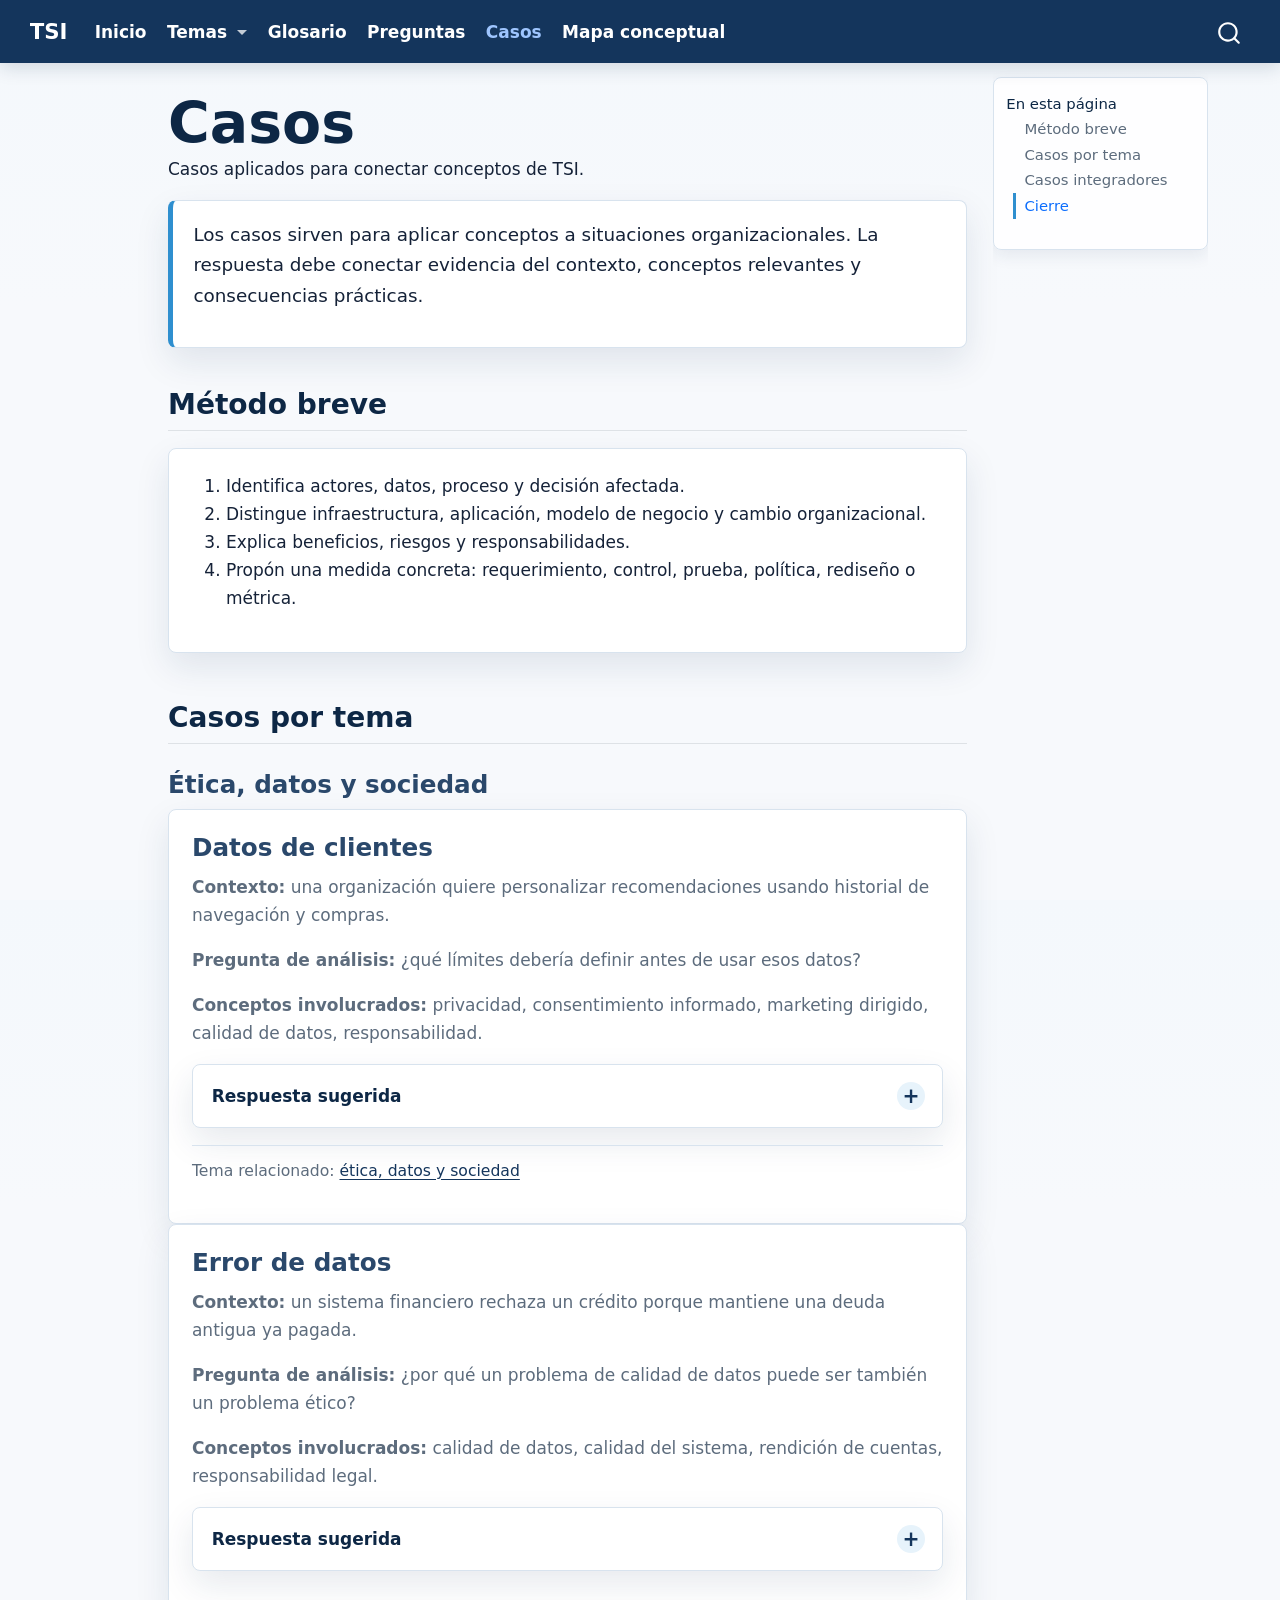
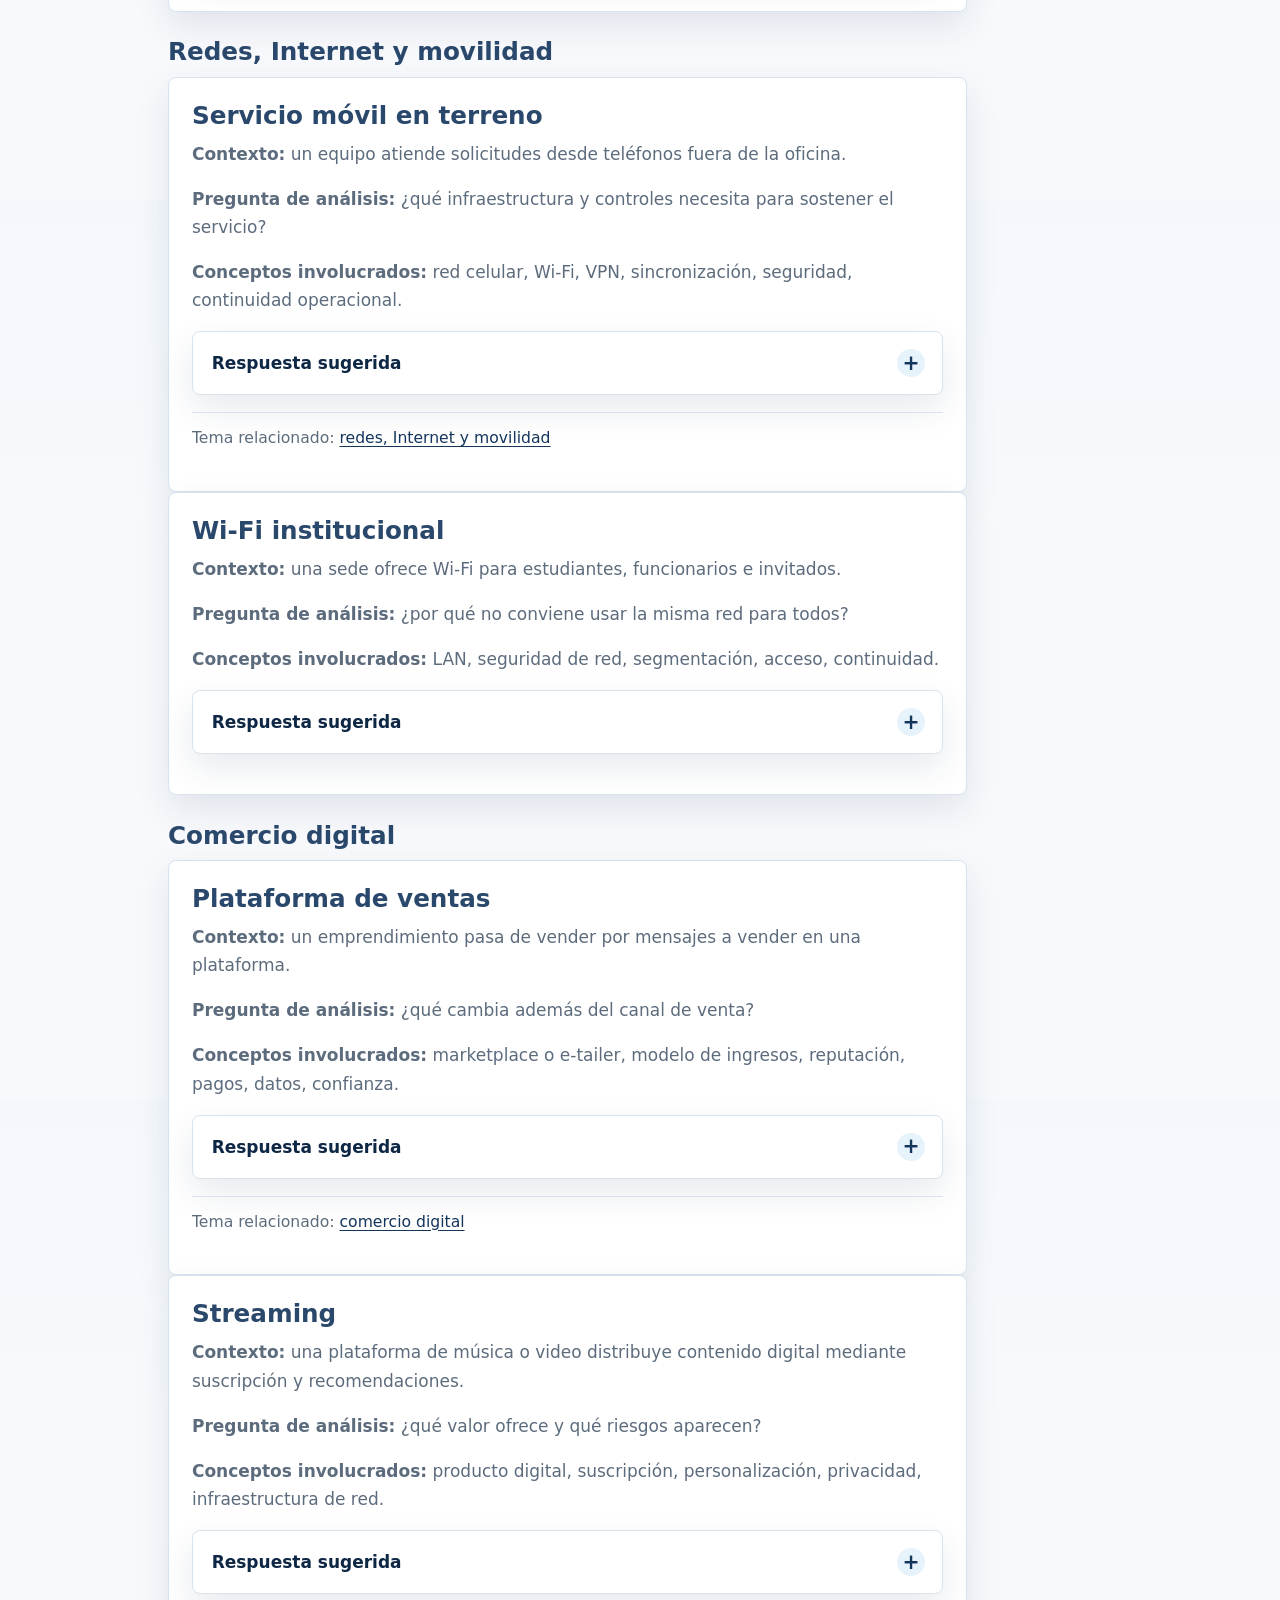
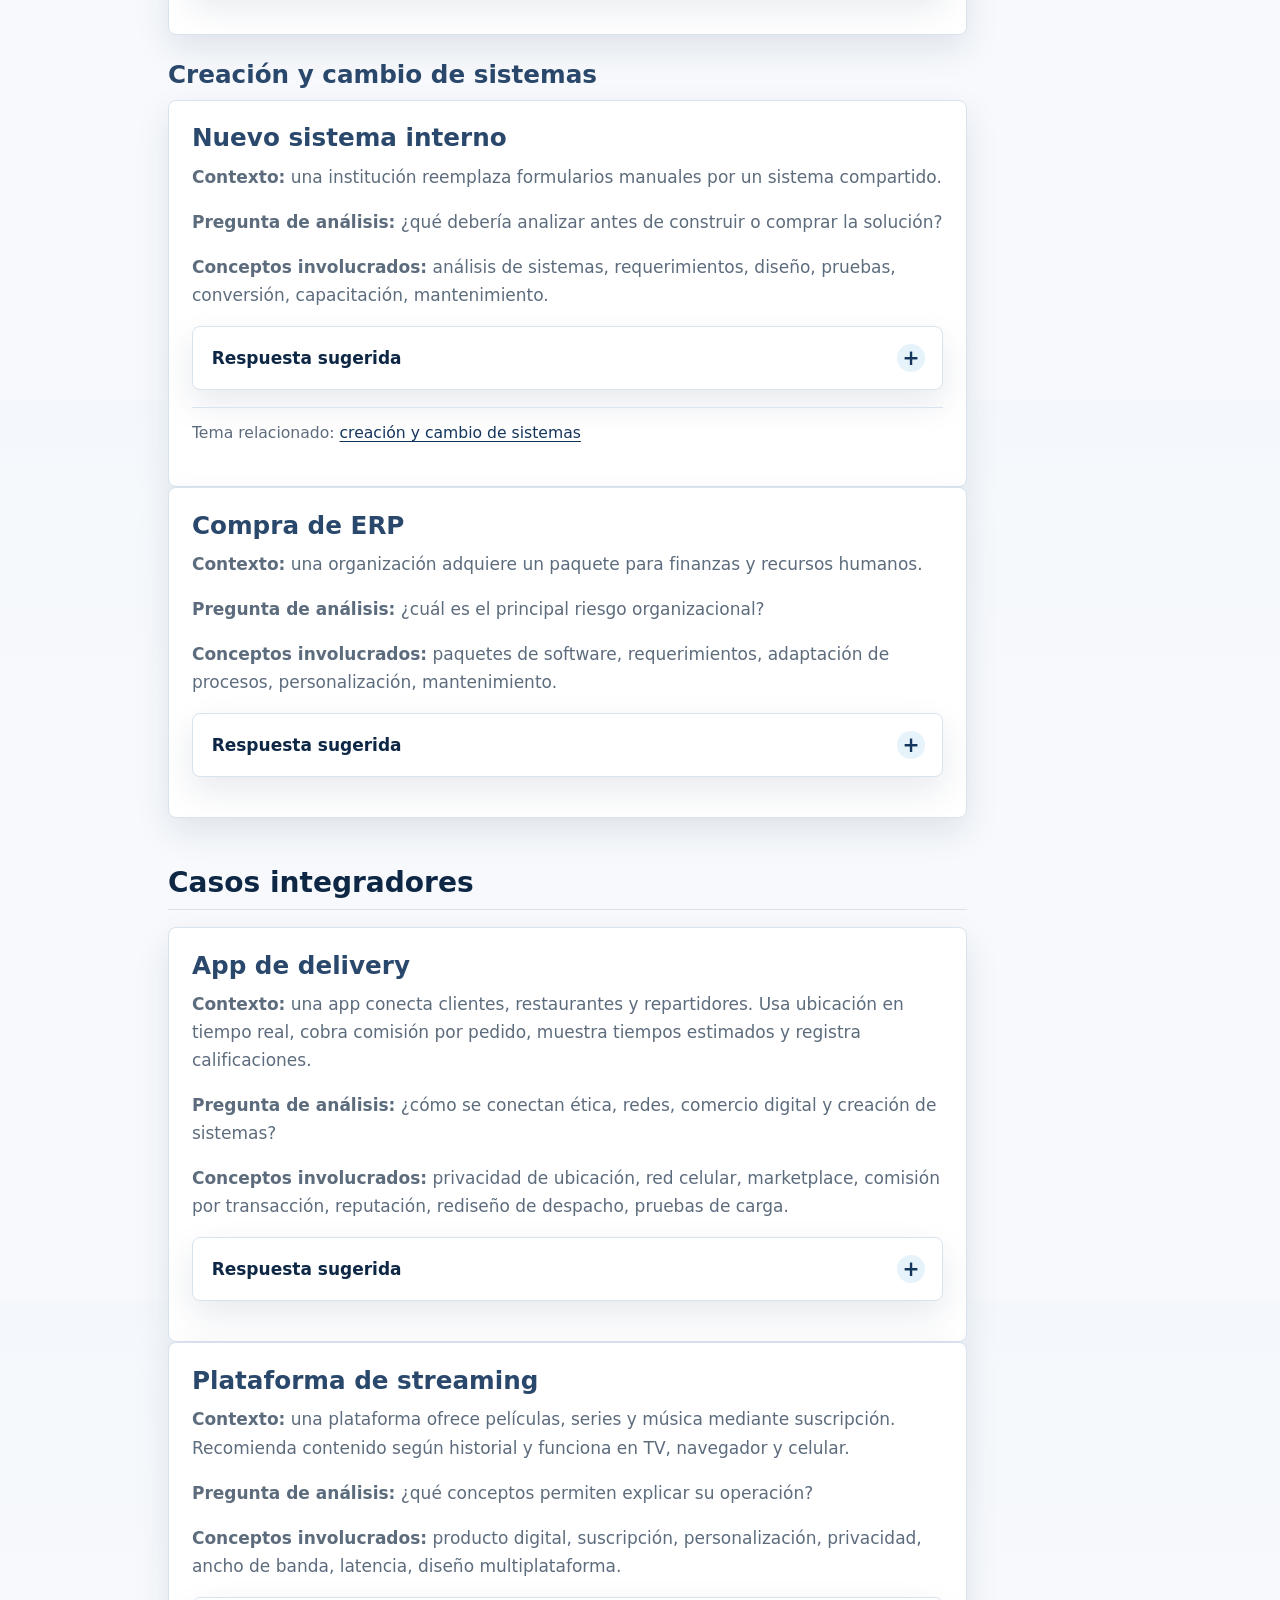
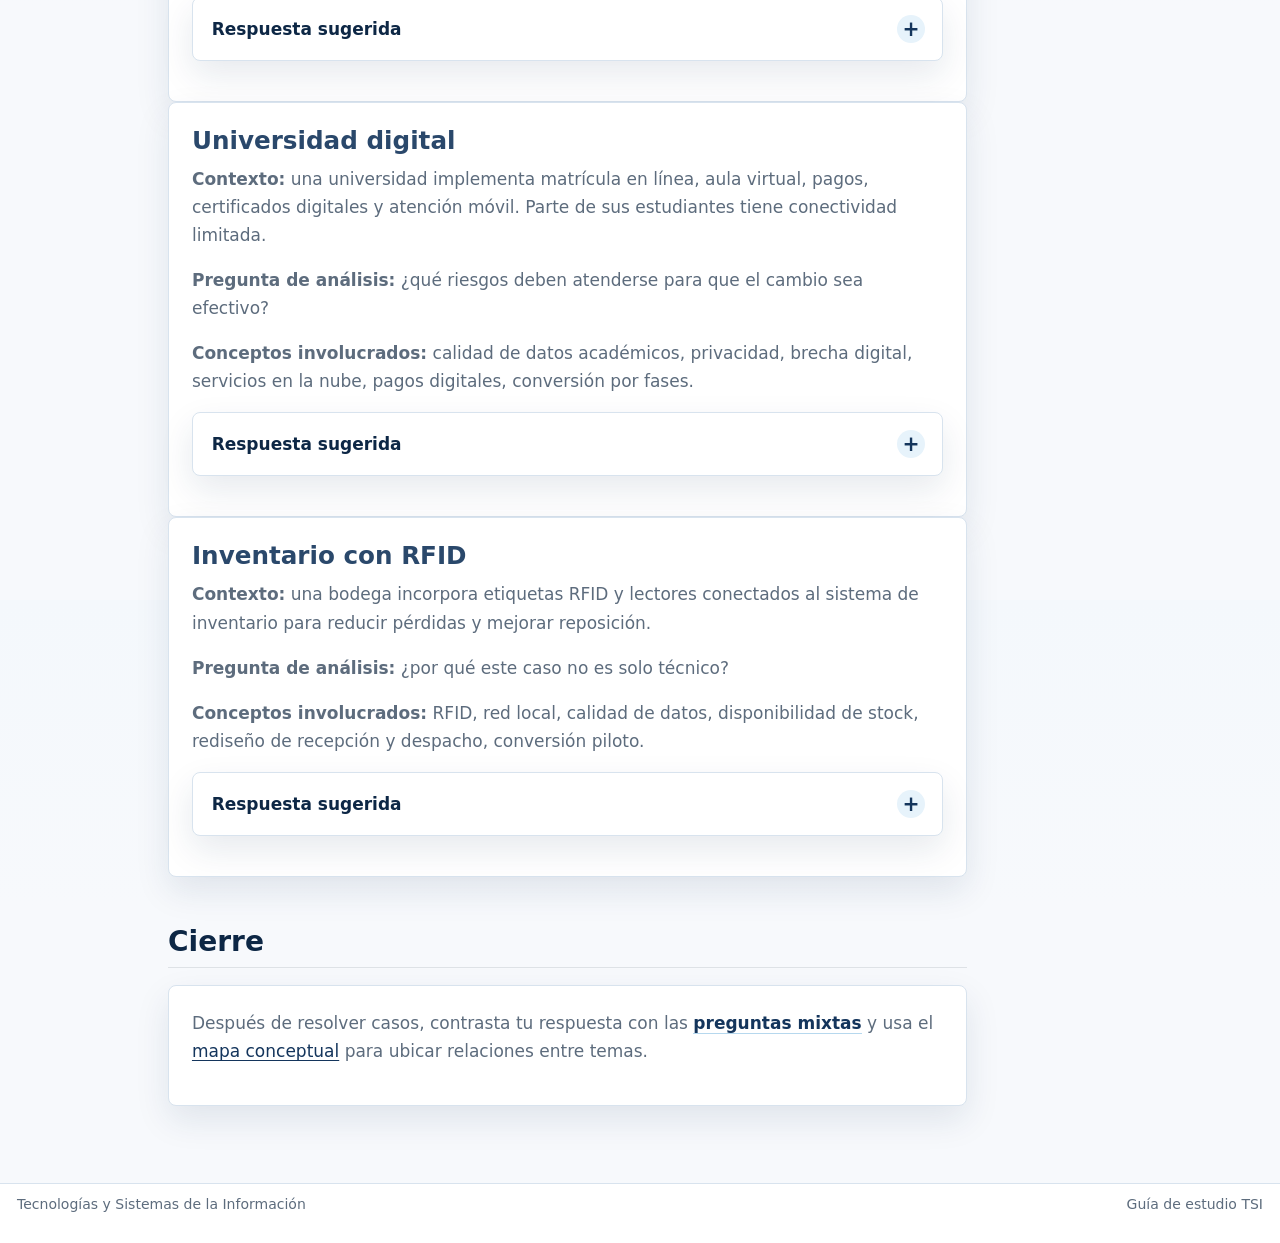
==== commit 26a41b1a: "Pulido final de UI contenido y repaso" ====
--- a/docs/repaso/casos.html
+++ b/docs/repaso/casos.html
@@ -6,7 +6,7 @@
 
 <meta name="viewport" content="width=device-width, initial-scale=1.0, user-scalable=yes">
 
-<meta name="description" content="Casos aplicados e integradores para conectar conceptos de TSI.">
+<meta name="description" content="Casos aplicados para conectar conceptos de TSI.">
 
 <title>Casos – Tecnologías y Sistemas de la Información</title>
 <style>
@@ -21,7 +21,7 @@
 ul.task-list{list-style: none;}
 ul.task-list li input[type="checkbox"] {
   width: 0.8em;
-  margin: 0 0.8em 0.2em -1em; /* quarto-specific, see https://github.com/quarto-dev/quarto-cli/issues/4556 */ 
+  margin: 0 0.8em 0.2em -1em; /* quarto-specific, see https://github.com/quarto-dev/quarto-cli/issues/4556 */
   vertical-align: middle;
 }
 </style>
@@ -43,7 +43,7 @@
 <link href="../site_libs/quarto-html/quarto-syntax-highlighting-7f8f88aac4f3542376d5c11b86a4c14d.css" rel="stylesheet" id="quarto-text-highlighting-styles">
 <script src="../site_libs/bootstrap/bootstrap.min.js"></script>
 <link href="../site_libs/bootstrap/bootstrap-icons.css" rel="stylesheet">
-<link href="../site_libs/bootstrap/bootstrap-f85955529106639f99b9a66abd69255b.min.css" rel="stylesheet" append-hash="true" id="quarto-bootstrap" data-mode="light">
+<link href="../site_libs/bootstrap/bootstrap-caf81333e83b2128e3baa7a176d73074.min.css" rel="stylesheet" append-hash="true" id="quarto-bootstrap" data-mode="light">
 <script id="quarto-search-options" type="application/json">{
   "location": "navbar",
   "copy-button": false,
@@ -95,48 +95,48 @@
           <div class="collapse navbar-collapse" id="navbarCollapse">
             <ul class="navbar-nav navbar-nav-scroll me-auto">
   <li class="nav-item">
-    <a class="nav-link" href="../index.html"> 
+    <a class="nav-link" href="../index.html">
 <span class="menu-text">Inicio</span></a>
-  </li>  
+  </li>
   <li class="nav-item dropdown ">
     <a class="nav-link dropdown-toggle" href="#" id="nav-menu-temas" role="link" data-bs-toggle="dropdown" aria-expanded="false">
  <span class="menu-text">Temas</span>
     </a>
-    <ul class="dropdown-menu" aria-labelledby="nav-menu-temas">    
+    <ul class="dropdown-menu" aria-labelledby="nav-menu-temas">
         <li>
     <a class="dropdown-item" href="../temas/etica-datos-sociedad.html">
  <span class="dropdown-text">Ética, datos y sociedad</span></a>
-  </li>  
+  </li>
         <li>
     <a class="dropdown-item" href="../temas/redes-internet-movilidad.html">
  <span class="dropdown-text">Redes, Internet y movilidad</span></a>
-  </li>  
+  </li>
         <li>
     <a class="dropdown-item" href="../temas/comercio-digital.html">
  <span class="dropdown-text">Comercio digital</span></a>
-  </li>  
+  </li>
         <li>
     <a class="dropdown-item" href="../temas/creacion-sistemas.html">
  <span class="dropdown-text">Creación y cambio de sistemas</span></a>
-  </li>  
+  </li>
     </ul>
   </li>
   <li class="nav-item">
-    <a class="nav-link" href="../repaso/glosario.html"> 
+    <a class="nav-link" href="../repaso/glosario.html">
 <span class="menu-text">Glosario</span></a>
-  </li>  
+  </li>
   <li class="nav-item">
-    <a class="nav-link" href="../repaso/preguntas.html"> 
+    <a class="nav-link" href="../repaso/preguntas.html">
 <span class="menu-text">Preguntas</span></a>
-  </li>  
+  </li>
   <li class="nav-item">
-    <a class="nav-link active" href="../repaso/casos.html" aria-current="page"> 
+    <a class="nav-link active" href="../repaso/casos.html" aria-current="page">
 <span class="menu-text">Casos</span></a>
-  </li>  
+  </li>
   <li class="nav-item">
-    <a class="nav-link" href="../repaso/mapa-conceptual.html"> 
+    <a class="nav-link" href="../repaso/mapa-conceptual.html">
 <span class="menu-text">Mapa conceptual</span></a>
-  </li>  
+  </li>
 </ul>
           </div> <!-- /navcollapse -->
             <div class="quarto-navbar-tools">
@@ -151,24 +151,12 @@
     <div id="quarto-margin-sidebar" class="sidebar margin-sidebar">
         <nav id="TOC" role="doc-toc" class="toc-active">
     <h2 id="toc-title">En esta página</h2>
-   
-  <ul>
-  <li><a href="#como-responder-un-caso" id="toc-como-responder-un-caso" class="nav-link active" data-scroll-target="#como-responder-un-caso">Cómo responder un caso</a></li>
-  <li><a href="#casos-por-tema" id="toc-casos-por-tema" class="nav-link" data-scroll-target="#casos-por-tema">Casos por tema</a>
+
   <ul class="collapse">
-  <li><a href="#caso-1-datos-de-clientes" id="toc-caso-1-datos-de-clientes" class="nav-link" data-scroll-target="#caso-1-datos-de-clientes">Caso 1: Datos de clientes</a></li>
-  <li><a href="#caso-2-servicio-móvil" id="toc-caso-2-servicio-móvil" class="nav-link" data-scroll-target="#caso-2-servicio-móvil">Caso 2: Servicio móvil</a></li>
-  <li><a href="#caso-3-plataforma-de-ventas" id="toc-caso-3-plataforma-de-ventas" class="nav-link" data-scroll-target="#caso-3-plataforma-de-ventas">Caso 3: Plataforma de ventas</a></li>
-  <li><a href="#caso-4-nuevo-sistema-interno" id="toc-caso-4-nuevo-sistema-interno" class="nav-link" data-scroll-target="#caso-4-nuevo-sistema-interno">Caso 4: Nuevo sistema interno</a></li>
-  </ul></li>
-  <li><a href="#casos-integradores" id="toc-casos-integradores" class="nav-link" data-scroll-target="#casos-integradores">Casos integradores</a>
-  <ul class="collapse">
-  <li><a href="#caso-integrador-1-app-de-delivery" id="toc-caso-integrador-1-app-de-delivery" class="nav-link" data-scroll-target="#caso-integrador-1-app-de-delivery">Caso integrador 1: App de delivery</a></li>
-  <li><a href="#caso-integrador-2-plataforma-de-streaming" id="toc-caso-integrador-2-plataforma-de-streaming" class="nav-link" data-scroll-target="#caso-integrador-2-plataforma-de-streaming">Caso integrador 2: Plataforma de streaming</a></li>
-  <li><a href="#caso-integrador-3-universidad-digital" id="toc-caso-integrador-3-universidad-digital" class="nav-link" data-scroll-target="#caso-integrador-3-universidad-digital">Caso integrador 3: Universidad digital</a></li>
-  <li><a href="#caso-integrador-4-inventario-con-rfid" id="toc-caso-integrador-4-inventario-con-rfid" class="nav-link" data-scroll-target="#caso-integrador-4-inventario-con-rfid">Caso integrador 4: Inventario con RFID</a></li>
-  </ul></li>
-  <li><a href="#ruta-de-cierre" id="toc-ruta-de-cierre" class="nav-link" data-scroll-target="#ruta-de-cierre">Ruta de cierre</a></li>
+  <li><a href="#metodo-breve" id="toc-metodo-breve" class="nav-link active" data-scroll-target="#metodo-breve">Método breve</a></li>
+  <li><a href="#casos-por-tema" id="toc-casos-por-tema" class="nav-link" data-scroll-target="#casos-por-tema">Casos por tema</a></li>
+  <li><a href="#casos-integradores" id="toc-casos-integradores" class="nav-link" data-scroll-target="#casos-integradores">Casos integradores</a></li>
+  <li><a href="#cierre" id="toc-cierre" class="nav-link" data-scroll-target="#cierre">Cierre</a></li>
   </ul>
 </nav>
     </div>
@@ -182,115 +170,239 @@
 
 <div>
   <div class="description">
-    Casos aplicados e integradores para conectar conceptos de TSI.
+    Casos aplicados para conectar conceptos de TSI.
   </div>
 </div>
 
 
 <div class="quarto-title-meta">
 
-    
-  
-    
+
+
+
   </div>
-  
+
 
 
 </header>
 
 
 <div class="home-intro">
-<p>Usa estos casos como disparadores. La respuesta ideal conecta conceptos, evidencia del caso y consecuencias organizacionales, no una lista memorizada de términos.</p>
+<p>Los casos sirven para aplicar conceptos a situaciones organizacionales. La respuesta debe conectar evidencia del contexto, conceptos relevantes y consecuencias prácticas.</p>
 </div>
-<section id="como-responder-un-caso" class="level2">
-<h2 class="anchored" data-anchor-id="como-responder-un-caso">Cómo responder un caso</h2>
+<section id="metodo-breve" class="level2">
+<h2 class="anchored" data-anchor-id="metodo-breve">Método breve</h2>
 <div class="wide-card">
 <ol type="1">
 <li>Identifica actores, datos, proceso y decisión afectada.</li>
 <li>Distingue infraestructura, aplicación, modelo de negocio y cambio organizacional.</li>
-<li>Explica beneficios y riesgos.</li>
+<li>Explica beneficios, riesgos y responsabilidades.</li>
 <li>Propón una medida concreta: requerimiento, control, prueba, política, rediseño o métrica.</li>
 </ol>
 </div>
 </section>
 <section id="casos-por-tema" class="level2">
 <h2 class="anchored" data-anchor-id="casos-por-tema">Casos por tema</h2>
-<section id="caso-1-datos-de-clientes" class="level3 case-card">
-<h3 class="anchored" data-anchor-id="caso-1-datos-de-clientes">Caso 1: Datos de clientes</h3>
-<p>Una organización quiere personalizar recomendaciones usando historial de navegación y compras. Analiza qué datos usaría, qué límites debería definir y cómo explicaría el uso de esos datos a los usuarios.</p>
-<p><strong>Pistas:</strong> privacidad, consentimiento informado, marketing dirigido, calidad de datos, responsabilidad.</p>
-<p><a href="../temas/etica-datos-sociedad.html" class="study-button secondary">Relacionar con ética</a></p>
-</section>
-<section id="caso-2-servicio-móvil" class="level3 case-card">
-<h3 class="anchored" data-anchor-id="caso-2-servicio-móvil">Caso 2: Servicio móvil</h3>
-<p>Un equipo necesita atender solicitudes desde terreno con teléfonos. Identifica qué infraestructura requiere, qué riesgos de conectividad existen y cómo se mantendría la continuidad del servicio.</p>
-<p><strong>Pistas:</strong> red celular, Wi-Fi, VPN, sincronización, seguridad, continuidad operacional.</p>
-<p><a href="../temas/redes-internet-movilidad.html" class="study-button secondary">Relacionar con redes</a></p>
-</section>
-<section id="caso-3-plataforma-de-ventas" class="level3 case-card">
-<h3 class="anchored" data-anchor-id="caso-3-plataforma-de-ventas">Caso 3: Plataforma de ventas</h3>
-<p>Un emprendimiento pasa de vender por mensajes a vender en una plataforma. Describe qué cambia en información, pagos, confianza, atención y medición de resultados.</p>
-<p><strong>Pistas:</strong> marketplace o e-tailer, modelo de ingresos, reputación, pagos, datos, confianza.</p>
-<p><a href="../temas/comercio-digital.html" class="study-button secondary">Relacionar con comercio digital</a></p>
-</section>
-<section id="caso-4-nuevo-sistema-interno" class="level3 case-card">
-<h3 class="anchored" data-anchor-id="caso-4-nuevo-sistema-interno">Caso 4: Nuevo sistema interno</h3>
-<p>Una institución reemplaza formularios manuales por un sistema compartido. Define actores, requerimientos, resistencias esperables y criterios para evaluar el cambio.</p>
-<p><strong>Pistas:</strong> análisis de sistemas, diseño, pruebas, conversión, capacitación, mantenimiento.</p>
-<p><a href="../temas/creacion-sistemas.html" class="study-button secondary">Relacionar con creación de sistemas</a></p>
+<section id="ética-datos-y-sociedad" class="level3">
+<h3 class="anchored" data-anchor-id="ética-datos-y-sociedad">Ética, datos y sociedad</h3>
+</section>
+<section id="datos-de-clientes" class="level3 case-card">
+<h3 class="anchored" data-anchor-id="datos-de-clientes">Datos de clientes</h3>
+<p><strong>Contexto:</strong> una organización quiere personalizar recomendaciones usando historial de navegación y compras.</p>
+<p><strong>Pregunta de análisis:</strong> ¿qué límites debería definir antes de usar esos datos?</p>
+<p><strong>Conceptos involucrados:</strong> privacidad, consentimiento informado, marketing dirigido, calidad de datos, responsabilidad.</p>
+<details class="pregunta">
+<summary>
+Respuesta sugerida
+</summary>
+<p>
+Debe definir qué datos son necesarios, para qué se usarán, quién accede, cuánto tiempo se conservan y cómo se informa al usuario. También debe controlar errores o sesgos, porque una recomendación basada en datos deficientes puede afectar trato, precios o acceso.
+</p>
+</details>
+<p class="case-link">
+Tema relacionado: <a href="../temas/etica-datos-sociedad.html">ética, datos y sociedad</a>
+</p>
+</section>
+<section id="error-de-datos" class="level3 case-card">
+<h3 class="anchored" data-anchor-id="error-de-datos">Error de datos</h3>
+<p><strong>Contexto:</strong> un sistema financiero rechaza un crédito porque mantiene una deuda antigua ya pagada.</p>
+<p><strong>Pregunta de análisis:</strong> ¿por qué un problema de calidad de datos puede ser también un problema ético?</p>
+<p><strong>Conceptos involucrados:</strong> calidad de datos, calidad del sistema, rendición de cuentas, responsabilidad legal.</p>
+<details class="pregunta">
+<summary>
+Respuesta sugerida
+</summary>
+<p>
+El error afecta una oportunidad concreta para una persona. La organización debe poder corregir el dato, explicar la decisión, identificar responsables y revisar controles para que el sistema no reproduzca daños similares.
+</p>
+</details>
+</section>
+<section id="redes-internet-y-movilidad" class="level3">
+<h3 class="anchored" data-anchor-id="redes-internet-y-movilidad">Redes, Internet y movilidad</h3>
+</section>
+<section id="servicio-móvil-en-terreno" class="level3 case-card">
+<h3 class="anchored" data-anchor-id="servicio-móvil-en-terreno">Servicio móvil en terreno</h3>
+<p><strong>Contexto:</strong> un equipo atiende solicitudes desde teléfonos fuera de la oficina.</p>
+<p><strong>Pregunta de análisis:</strong> ¿qué infraestructura y controles necesita para sostener el servicio?</p>
+<p><strong>Conceptos involucrados:</strong> red celular, Wi-Fi, VPN, sincronización, seguridad, continuidad operacional.</p>
+<details class="pregunta">
+<summary>
+Respuesta sugerida
+</summary>
+<p>
+Necesita acceso móvil confiable, autenticación, permisos, cifrado, sincronización cuando la señal vuelva y procedimientos de respaldo. La red debe analizarse como parte del proceso, porque una caída puede impedir atención, registro o seguimiento.
+</p>
+</details>
+<p class="case-link">
+Tema relacionado: <a href="../temas/redes-internet-movilidad.html">redes, Internet y movilidad</a>
+</p>
+</section>
+<section id="wi-fi-institucional" class="level3 case-card">
+<h3 class="anchored" data-anchor-id="wi-fi-institucional">Wi-Fi institucional</h3>
+<p><strong>Contexto:</strong> una sede ofrece Wi-Fi para estudiantes, funcionarios e invitados.</p>
+<p><strong>Pregunta de análisis:</strong> ¿por qué no conviene usar la misma red para todos?</p>
+<p><strong>Conceptos involucrados:</strong> LAN, seguridad de red, segmentación, acceso, continuidad.</p>
+<details class="pregunta">
+<summary>
+Respuesta sugerida
+</summary>
+<p>
+Separar redes reduce el riesgo de que usuarios invitados accedan a sistemas internos o saturen servicios críticos. La segmentación permite administrar permisos, monitorear tráfico y proteger datos institucionales.
+</p>
+</details>
+</section>
+<section id="comercio-digital" class="level3">
+<h3 class="anchored" data-anchor-id="comercio-digital">Comercio digital</h3>
+</section>
+<section id="plataforma-de-ventas" class="level3 case-card">
+<h3 class="anchored" data-anchor-id="plataforma-de-ventas">Plataforma de ventas</h3>
+<p><strong>Contexto:</strong> un emprendimiento pasa de vender por mensajes a vender en una plataforma.</p>
+<p><strong>Pregunta de análisis:</strong> ¿qué cambia además del canal de venta?</p>
+<p><strong>Conceptos involucrados:</strong> marketplace o e-tailer, modelo de ingresos, reputación, pagos, datos, confianza.</p>
+<details class="pregunta">
+<summary>
+Respuesta sugerida
+</summary>
+<p>
+Cambian la forma de publicar productos, procesar pagos, registrar pedidos, medir resultados y construir confianza. También aparecen datos para segmentar, mejorar atención y evaluar si el modelo obtiene ingresos por venta directa, comisión, publicidad u otro mecanismo.
+</p>
+</details>
+<p class="case-link">
+Tema relacionado: <a href="../temas/comercio-digital.html">comercio digital</a>
+</p>
+</section>
+<section id="streaming" class="level3 case-card">
+<h3 class="anchored" data-anchor-id="streaming">Streaming</h3>
+<p><strong>Contexto:</strong> una plataforma de música o video distribuye contenido digital mediante suscripción y recomendaciones.</p>
+<p><strong>Pregunta de análisis:</strong> ¿qué valor ofrece y qué riesgos aparecen?</p>
+<p><strong>Conceptos involucrados:</strong> producto digital, suscripción, personalización, privacidad, infraestructura de red.</p>
+<details class="pregunta">
+<summary>
+Respuesta sugerida
+</summary>
+<p>
+Ofrece acceso continuo, catálogo, disponibilidad multiplataforma y recomendaciones. Los riesgos se relacionan con seguimiento de consumo, perfilamiento, uso de datos personales y dependencia de conectividad suficiente para una buena experiencia.
+</p>
+</details>
+</section>
+<section id="creación-y-cambio-de-sistemas" class="level3">
+<h3 class="anchored" data-anchor-id="creación-y-cambio-de-sistemas">Creación y cambio de sistemas</h3>
+</section>
+<section id="nuevo-sistema-interno" class="level3 case-card">
+<h3 class="anchored" data-anchor-id="nuevo-sistema-interno">Nuevo sistema interno</h3>
+<p><strong>Contexto:</strong> una institución reemplaza formularios manuales por un sistema compartido.</p>
+<p><strong>Pregunta de análisis:</strong> ¿qué debería analizar antes de construir o comprar la solución?</p>
+<p><strong>Conceptos involucrados:</strong> análisis de sistemas, requerimientos, diseño, pruebas, conversión, capacitación, mantenimiento.</p>
+<details class="pregunta">
+<summary>
+Respuesta sugerida
+</summary>
+<p>
+Debe identificar actores, datos obligatorios, reglas de aprobación, reportes, controles, accesibilidad, seguridad y criterios de aceptación. También debe planificar pruebas, capacitación y una conversión que reduzca riesgo operativo.
+</p>
+</details>
+<p class="case-link">
+Tema relacionado: <a href="../temas/creacion-sistemas.html">creación y cambio de sistemas</a>
+</p>
+</section>
+<section id="compra-de-erp" class="level3 case-card">
+<h3 class="anchored" data-anchor-id="compra-de-erp">Compra de ERP</h3>
+<p><strong>Contexto:</strong> una organización adquiere un paquete para finanzas y recursos humanos.</p>
+<p><strong>Pregunta de análisis:</strong> ¿cuál es el principal riesgo organizacional?</p>
+<p><strong>Conceptos involucrados:</strong> paquetes de software, requerimientos, adaptación de procesos, personalización, mantenimiento.</p>
+<details class="pregunta">
+<summary>
+Respuesta sugerida
+</summary>
+<p>
+El riesgo es asumir que comprar el paquete resuelve automáticamente el problema. La organización debe decidir qué procesos adapta al sistema, qué personaliza, qué costos acepta y cómo mantendrá integración, capacitación y controles.
+</p>
+</details>
 </section>
 </section>
 <section id="casos-integradores" class="level2">
 <h2 class="anchored" data-anchor-id="casos-integradores">Casos integradores</h2>
-<section id="caso-integrador-1-app-de-delivery" class="level3 case-card">
-<h3 class="anchored" data-anchor-id="caso-integrador-1-app-de-delivery">Caso integrador 1: App de delivery</h3>
-<p>Una app conecta clientes, restaurantes y repartidores. Usa ubicación en tiempo real, cobra una comisión por pedido, muestra tiempos estimados y registra calificaciones.</p>
-<p>Analiza el caso desde:</p>
-<ul>
-<li><strong>Ética:</strong> privacidad de ubicación, perfilamiento, responsabilidad por errores y calidad de datos en pedidos.</li>
-<li><strong>Redes:</strong> GPS, red celular, notificaciones, disponibilidad y continuidad si la conexión falla.</li>
-<li><strong>Comercio digital:</strong> marketplace, comisión por transacción, reputación, pagos y servicios basados en ubicación.</li>
-<li><strong>Creación de sistemas:</strong> requerimientos de usuarios, rediseño del despacho, pruebas de carga, conversión piloto y mantenimiento.</li>
-</ul>
-</section>
-<section id="caso-integrador-2-plataforma-de-streaming" class="level3 case-card">
-<h3 class="anchored" data-anchor-id="caso-integrador-2-plataforma-de-streaming">Caso integrador 2: Plataforma de streaming</h3>
-<p>Una plataforma ofrece películas, series y música mediante suscripción. Recomienda contenido según historial, permite perfiles familiares y funciona en TV, navegador y celular.</p>
-<p>Analiza el caso desde:</p>
-<ul>
-<li><strong>Ética:</strong> privacidad, seguimiento de consumo, perfilamiento y uso responsable de recomendaciones.</li>
-<li><strong>Redes:</strong> Internet, Web, aplicaciones móviles, ancho de banda, latencia y continuidad del servicio.</li>
-<li><strong>Comercio digital:</strong> producto digital, suscripción, freemium posible, proveedor de contenido y personalización.</li>
-<li><strong>Creación de sistemas:</strong> diseño de experiencia multiplataforma, pruebas de rendimiento, integración de servicios Web y mantenimiento.</li>
-</ul>
-</section>
-<section id="caso-integrador-3-universidad-digital" class="level3 case-card">
-<h3 class="anchored" data-anchor-id="caso-integrador-3-universidad-digital">Caso integrador 3: Universidad digital</h3>
-<p>Una universidad implementa matrícula en línea, aula virtual, pagos, certificados digitales y atención por canales móviles. Parte de sus estudiantes tiene conectividad limitada.</p>
-<p>Analiza el caso desde:</p>
-<ul>
-<li><strong>Ética:</strong> calidad de datos académicos, privacidad, acceso justo y brecha digital.</li>
-<li><strong>Redes:</strong> Wi-Fi institucional, Internet, servicios en la nube, red móvil y seguridad de acceso.</li>
-<li><strong>Comercio digital:</strong> pagos digitales, servicios en línea y posible distribución de cursos como productos digitales.</li>
-<li><strong>Creación de sistemas:</strong> análisis de requerimientos, diseño de procesos académicos, pruebas, conversión por fases y auditoría posimplementación.</li>
-</ul>
-</section>
-<section id="caso-integrador-4-inventario-con-rfid" class="level3 case-card">
-<h3 class="anchored" data-anchor-id="caso-integrador-4-inventario-con-rfid">Caso integrador 4: Inventario con RFID</h3>
-<p>Una bodega incorpora etiquetas RFID y lectores conectados al sistema de inventario. Busca reducir pérdidas, mejorar reposición y entregar información en tiempo real a ventas.</p>
-<p>Analiza el caso desde:</p>
-<ul>
-<li><strong>Ética:</strong> responsabilidad por datos erróneos, trazabilidad, controles de acceso y calidad de datos.</li>
-<li><strong>Redes:</strong> RFID, red local, integración con servidores y continuidad si se cae la conexión.</li>
-<li><strong>Comercio digital:</strong> disponibilidad de stock para e-commerce, promesas de entrega y reducción de costos de transacción.</li>
-<li><strong>Creación de sistemas:</strong> rediseño de recepción y despacho, pruebas de lectura, conversión piloto y mantenimiento.</li>
-</ul>
-</section>
-</section>
-<section id="ruta-de-cierre" class="level2">
-<h2 class="anchored" data-anchor-id="ruta-de-cierre">Ruta de cierre</h2>
+<section id="app-de-delivery" class="level3 case-card">
+<h3 class="anchored" data-anchor-id="app-de-delivery">App de delivery</h3>
+<p><strong>Contexto:</strong> una app conecta clientes, restaurantes y repartidores. Usa ubicación en tiempo real, cobra comisión por pedido, muestra tiempos estimados y registra calificaciones.</p>
+<p><strong>Pregunta de análisis:</strong> ¿cómo se conectan ética, redes, comercio digital y creación de sistemas?</p>
+<p><strong>Conceptos involucrados:</strong> privacidad de ubicación, red celular, marketplace, comisión por transacción, reputación, rediseño de despacho, pruebas de carga.</p>
+<details class="pregunta">
+<summary>
+Respuesta sugerida
+</summary>
+<p>
+Ética aparece en el uso de ubicación, perfilamiento y responsabilidad por datos erróneos. Redes aparece en GPS, conectividad móvil y continuidad. Comercio digital aparece en marketplace, pagos, reputación y comisión. Creación de sistemas aparece en requerimientos para clientes, restaurantes y repartidores, pruebas de carga, conversión piloto y mantenimiento.
+</p>
+</details>
+</section>
+<section id="plataforma-de-streaming" class="level3 case-card">
+<h3 class="anchored" data-anchor-id="plataforma-de-streaming">Plataforma de streaming</h3>
+<p><strong>Contexto:</strong> una plataforma ofrece películas, series y música mediante suscripción. Recomienda contenido según historial y funciona en TV, navegador y celular.</p>
+<p><strong>Pregunta de análisis:</strong> ¿qué conceptos permiten explicar su operación?</p>
+<p><strong>Conceptos involucrados:</strong> producto digital, suscripción, personalización, privacidad, ancho de banda, latencia, diseño multiplataforma.</p>
+<details class="pregunta">
+<summary>
+Respuesta sugerida
+</summary>
+<p>
+El caso combina producto digital y modelo de ingresos por suscripción con recomendaciones basadas en datos. Requiere infraestructura de red estable, diseño para varios dispositivos, pruebas de rendimiento, controles de privacidad y mantenimiento continuo del servicio.
+</p>
+</details>
+</section>
+<section id="universidad-digital" class="level3 case-card">
+<h3 class="anchored" data-anchor-id="universidad-digital">Universidad digital</h3>
+<p><strong>Contexto:</strong> una universidad implementa matrícula en línea, aula virtual, pagos, certificados digitales y atención móvil. Parte de sus estudiantes tiene conectividad limitada.</p>
+<p><strong>Pregunta de análisis:</strong> ¿qué riesgos deben atenderse para que el cambio sea efectivo?</p>
+<p><strong>Conceptos involucrados:</strong> calidad de datos académicos, privacidad, brecha digital, servicios en la nube, pagos digitales, conversión por fases.</p>
+<details class="pregunta">
+<summary>
+Respuesta sugerida
+</summary>
+<p>
+Debe proteger datos personales y académicos, asegurar acceso para estudiantes con conectividad limitada, probar carga y pagos, definir soporte, migrar datos cuidadosamente y desplegar por fases para reducir interrupciones.
+</p>
+</details>
+</section>
+<section id="inventario-con-rfid" class="level3 case-card">
+<h3 class="anchored" data-anchor-id="inventario-con-rfid">Inventario con RFID</h3>
+<p><strong>Contexto:</strong> una bodega incorpora etiquetas RFID y lectores conectados al sistema de inventario para reducir pérdidas y mejorar reposición.</p>
+<p><strong>Pregunta de análisis:</strong> ¿por qué este caso no es solo técnico?</p>
+<p><strong>Conceptos involucrados:</strong> RFID, red local, calidad de datos, disponibilidad de stock, rediseño de recepción y despacho, conversión piloto.</p>
+<details class="pregunta">
+<summary>
+Respuesta sugerida
+</summary>
+<p>
+La lectura RFID depende de red e integración técnica, pero también cambia procesos de recepción, despacho y reposición. Si los datos son incorrectos, ventas puede prometer stock inexistente. Conviene probar lecturas, capacitar usuarios y partir con un piloto.
+</p>
+</details>
+</section>
+</section>
+<section id="cierre" class="level2">
+<h2 class="anchored" data-anchor-id="cierre">Cierre</h2>
 <div class="wide-card">
-<p>Para seguir practicando, responde primero las <a href="../repaso/preguntas.html#preguntas-mixtas">preguntas mixtas</a>, vuelve al <a href="../repaso/glosario.html">glosario</a> cuando falte un concepto y usa el <a href="../repaso/mapa-conceptual.html">mapa conceptual</a> para ubicar relaciones entre temas.</p>
+<p>Después de resolver casos, contrasta tu respuesta con las <a href="../repaso/preguntas.html#preguntas-mixtas">preguntas mixtas</a> y usa el <a href="../repaso/mapa-conceptual.html">mapa conceptual</a> para ubicar relaciones entre temas.</p>
 </div>
 
 
@@ -321,9 +433,9 @@
     var prefix = currentDepthPrefix();
     var links = [
       { label: "Inicio", href: prefix + "index.html", match: "/index.html" },
-      { label: "Temas", href: prefix + "index.html#temas", match: "#temas" },
+      { label: "Temas", href: prefix + "index.html#temas", match: "/temas/" },
       { label: "Preguntas", href: prefix + "repaso/preguntas.html", match: "/repaso/preguntas.html" },
-      { label: "Glosario", href: prefix + "repaso/glosario.html", match: "/repaso/glosario.html" }
+      { label: "Casos", href: prefix + "repaso/casos.html", match: "/repaso/casos.html" }
     ];
 
     var nav = document.createElement("nav");
@@ -338,8 +450,8 @@
 
       if (
         (item.match === "/index.html" && current.endsWith("/index.html") && window.location.hash !== "#temas") ||
-        (item.match === "#temas" && window.location.hash === "#temas") ||
-        (item.match !== "#temas" && current.endsWith(item.match))
+        (item.match === "/temas/" && (current.indexOf("/temas/") !== -1 || window.location.hash === "#temas")) ||
+        (item.match !== "/temas/" && current.endsWith(item.match))
       ) {
         link.setAttribute("aria-current", "page");
       }
@@ -479,7 +591,7 @@
     anchorJS.add('.anchored');
     const isCodeAnnotation = (el) => {
       for (const clz of el.classList) {
-        if (clz.startsWith('code-annotation-')) {                     
+        if (clz.startsWith('code-annotation-')) {
           return true;
         }
       }
@@ -499,11 +611,11 @@
         button.setAttribute("data-bs-toggle", "tooltip");
         button.setAttribute("data-bs-placement", "left");
         button.setAttribute("data-bs-title", "Copiado");
-        tooltip = new bootstrap.Tooltip(button, 
-          { trigger: "manual", 
+        tooltip = new bootstrap.Tooltip(button,
+          { trigger: "manual",
             customClass: "code-copy-button-tooltip",
             offset: [0, -8]});
-        tooltip.show();    
+        tooltip.show();
       }
       setTimeout(function() {
         if (tooltip) {
@@ -585,7 +697,7 @@
       if (onUntriggerFn) {
         config.onUntrigger = onUntriggerFn;
       }
-      window.tippy(el, config); 
+      window.tippy(el, config);
     }
     const noterefs = window.document.querySelectorAll('a[role="doc-noteref"]');
     for (var i=0; i<noterefs.length; i++) {
@@ -660,7 +772,7 @@
       tippyHover(xref, undefined, function(instance) {
         instance.disable();
         let url = xref.getAttribute('href');
-        let hash = undefined; 
+        let hash = undefined;
         if (url.startsWith('#')) {
           hash = url;
         } else {
@@ -688,7 +800,7 @@
               if (note !== null) {
                 const html = processXRef(id, note);
                 instance.setContent(html);
-              } 
+              }
             }).finally(() => {
               instance.enable();
               instance.show();
@@ -712,7 +824,7 @@
               }
               const html = processXRef(null, note);
               instance.setContent(html);
-            } 
+            }
           }).finally(() => {
             instance.enable();
             instance.show();
@@ -752,7 +864,7 @@
               height = bottom - top;
             }
             if (top !== null && height !== null && parent !== null) {
-              // cook up a div (if necessary) and position it 
+              // cook up a div (if necessary) and position it
               let div = window.document.getElementById("code-annotation-line-highlight");
               if (div === null) {
                 div = window.document.createElement("div");
@@ -878,12 +990,12 @@
   <div class="nav-footer">
     <div class="nav-footer-left">
 <p>Tecnologías y Sistemas de la Información</p>
-</div>   
+</div>
     <div class="nav-footer-center">
       &nbsp;
     </div>
     <div class="nav-footer-right">
-<p>Sitio estático generado con Quarto</p>
+<p>Guía de estudio TSI</p>
 </div>
   </div>
 </footer>
--- a/docs/assets/css/styles.css
+++ b/docs/assets/css/styles.css
@@ -14,19 +14,30 @@
   --tsi-border: #d8e3ee;
   --tsi-text: #152238;
   --tsi-muted: #5d6c7d;
-  --tsi-shadow: 0 10px 28px rgba(20, 53, 92, 0.08);
+  --tsi-shadow-sm: 0 6px 16px rgba(20, 53, 92, 0.08);
+  --tsi-shadow: 0 14px 34px rgba(20, 53, 92, 0.1);
+  --tsi-shadow-hover: 0 18px 40px rgba(20, 53, 92, 0.14);
 }
 
 html {
   scroll-behavior: smooth;
 }
 
+*,
+*::before,
+*::after {
+  box-sizing: border-box;
+}
+
 body {
-  background: var(--tsi-bg);
+  background:
+    linear-gradient(180deg, #f4f8fc 0, var(--tsi-bg) 18rem),
+    var(--tsi-bg);
   color: var(--tsi-text);
   font-family: system-ui, -apple-system, BlinkMacSystemFont, "Segoe UI", sans-serif;
   font-size: 1rem;
   line-height: 1.65;
+  overflow-x: hidden;
   padding-bottom: 4.75rem;
 }
 
@@ -40,7 +51,7 @@
 }
 
 .navbar {
-  box-shadow: 0 2px 16px rgba(13, 39, 69, 0.12);
+  box-shadow: 0 4px 18px rgba(13, 39, 69, 0.16);
 }
 
 .navbar .navbar-brand,
@@ -61,12 +72,24 @@
 }
 
 main.content {
-  padding-top: 1.2rem;
+  min-width: 0;
+  padding-top: 1.35rem;
+}
+
+#quarto-content,
+.page-columns,
+.quarto-title-block,
+.quarto-title-block .description,
+.quarto-title-block .subtitle,
+main.content {
+  overflow-wrap: break-word;
 }
 
 h2 {
   color: var(--tsi-primary-dark);
-  margin-top: 2.4rem;
+  letter-spacing: 0;
+  margin-top: 2.7rem;
+  padding-top: 0.15rem;
 }
 
 h3 {
@@ -89,10 +112,11 @@
 }
 
 .home-intro {
-  color: var(--tsi-muted);
+  border-left: 0.35rem solid var(--tsi-accent);
+  color: var(--tsi-text);
   font-size: 1.08rem;
-  margin: 1rem 0 2rem;
-  padding: 1.1rem;
+  margin: 1rem 0 2.15rem;
+  padding: 1.15rem 1.2rem;
 }
 
 .topic-grid {
@@ -108,6 +132,25 @@
   padding: 1.15rem;
 }
 
+.study-card,
+.case-card,
+.term-card,
+.wide-card,
+.pregunta,
+.qa-card,
+.map-node {
+  transition: border-color 160ms ease, box-shadow 160ms ease, transform 160ms ease;
+}
+
+.study-card:hover,
+.case-card:hover,
+.term-card:hover,
+.map-node:hover {
+  border-color: #bfd3e5;
+  box-shadow: var(--tsi-shadow-hover);
+  transform: translateY(-1px);
+}
+
 .study-card p,
 .wide-card p,
 .case-card p,
@@ -117,9 +160,11 @@
 }
 
 .concept-list {
-  background: var(--tsi-accent-soft);
+  background: #f3f8fc;
+  border: 1px solid #d7e8f4;
   border-left: 5px solid var(--tsi-accent);
   border-radius: 8px;
+  box-shadow: var(--tsi-shadow-sm);
   padding: 1rem 1rem 0.35rem;
 }
 
@@ -133,11 +178,11 @@
 .caso-breve {
   --component-color: var(--tsi-accent);
   --component-bg: var(--tsi-accent-soft);
-  background: linear-gradient(90deg, var(--component-bg), var(--tsi-surface) 78%);
+  background: linear-gradient(90deg, var(--component-bg), var(--tsi-surface) 68%);
   border: 1px solid var(--tsi-border);
   border-left: 0.42rem solid var(--component-color);
   border-radius: 8px;
-  box-shadow: var(--tsi-shadow);
+  box-shadow: var(--tsi-shadow-sm);
   margin: 1.1rem 0 1.35rem;
   padding: 1rem 1rem 1.05rem;
 }
@@ -202,12 +247,12 @@
 main.content :where(p, li) a[href^="#"]:not(.study-button):not(.footnote-ref),
 main.content :where(p, li) a[href*=".html#"]:not(.study-button):not(.footnote-ref),
 main.content :where(p, li) a[href*=".qmd#"]:not(.study-button):not(.footnote-ref) {
-  background: #edf7ed;
-  border-bottom: 2px solid rgba(18, 113, 91, 0.35);
-  border-radius: 4px;
-  color: var(--tsi-green);
-  font-weight: 700;
-  padding: 0.02rem 0.18rem;
+  background: transparent;
+  border-bottom: 1px solid rgba(47, 143, 207, 0.35);
+  border-radius: 0;
+  color: var(--tsi-primary);
+  font-weight: 650;
+  padding: 0;
   text-decoration: none;
 }
 
@@ -217,8 +262,9 @@
 main.content :where(p, li) a[href*=".html#"]:not(.study-button):not(.footnote-ref):focus,
 main.content :where(p, li) a[href*=".qmd#"]:not(.study-button):not(.footnote-ref):hover,
 main.content :where(p, li) a[href*=".qmd#"]:not(.study-button):not(.footnote-ref):focus {
-  background: #dff1ea;
-  color: #0b5846;
+  background: transparent;
+  border-bottom-color: var(--tsi-accent);
+  color: var(--tsi-accent);
 }
 
 .study-button {
@@ -226,6 +272,7 @@
   background: var(--tsi-primary);
   border: 2px solid var(--tsi-primary);
   border-radius: 8px;
+  box-shadow: 0 8px 18px rgba(13, 39, 69, 0.16);
   color: #ffffff;
   display: inline-flex;
   font-weight: 750;
@@ -235,6 +282,7 @@
   min-height: 3rem;
   padding: 0.72rem 1rem;
   text-decoration: none;
+  transition: background-color 160ms ease, border-color 160ms ease, box-shadow 160ms ease, transform 160ms ease;
   width: 100%;
 }
 
@@ -242,11 +290,14 @@
 .study-button:focus {
   background: var(--tsi-primary-dark);
   border-color: var(--tsi-primary-dark);
+  box-shadow: 0 12px 24px rgba(13, 39, 69, 0.22);
   color: #ffffff;
+  transform: translateY(-1px);
 }
 
 .study-button.secondary {
   background: #ffffff;
+  box-shadow: var(--tsi-shadow-sm);
   color: var(--tsi-primary);
 }
 
@@ -254,6 +305,18 @@
 .study-button.secondary:focus {
   background: var(--tsi-accent-soft);
   color: var(--tsi-primary-dark);
+}
+
+.case-card h3 {
+  margin-top: 0;
+}
+
+.case-link {
+  border-top: 1px solid var(--tsi-border);
+  color: var(--tsi-muted);
+  font-size: 0.92rem;
+  margin: 1rem 0 0;
+  padding-top: 0.7rem;
 }
 
 details.pregunta,
@@ -271,6 +334,12 @@
   min-height: 3.25rem;
   padding: 1rem 3rem 1rem 1.1rem;
   position: relative;
+}
+
+details.pregunta:hover,
+.qa-card:hover {
+  border-color: #bfd3e5;
+  box-shadow: var(--tsi-shadow-hover);
 }
 
 details.pregunta summary::-webkit-details-marker,
@@ -315,6 +384,11 @@
   padding: 1rem 1.1rem 1.15rem;
 }
 
+details.pregunta > :not(summary):not(:last-child),
+.qa-card > :not(summary):not(:last-child) {
+  padding-bottom: 0;
+}
+
 .preguntas-practica {
   display: grid;
   gap: 0.9rem;
@@ -336,6 +410,33 @@
   font-size: 0.95rem;
   margin-top: 1rem;
   padding-top: 0.85rem;
+}
+
+.nav-footer {
+  background: #ffffff;
+  border-top: 1px solid var(--tsi-border);
+  color: var(--tsi-muted);
+}
+
+#quarto-margin-sidebar nav[role="doc-toc"] {
+  background: rgba(255, 255, 255, 0.86);
+  border: 1px solid var(--tsi-border);
+  border-radius: 8px;
+  box-shadow: var(--tsi-shadow-sm);
+  padding: 0.75rem;
+}
+
+#quarto-margin-sidebar nav[role="doc-toc"] a {
+  border-left: 3px solid transparent;
+  color: var(--tsi-muted);
+  padding-left: 0.5rem;
+}
+
+#quarto-margin-sidebar nav[role="doc-toc"] a.active,
+#quarto-margin-sidebar nav[role="doc-toc"] a:hover,
+#quarto-margin-sidebar nav[role="doc-toc"] a:focus {
+  border-left-color: var(--tsi-accent);
+  color: var(--tsi-primary);
 }
 
 .referencias-fuente li {
@@ -430,7 +531,7 @@
   background: rgba(255, 255, 255, 0.97);
   border-top: 1px solid var(--tsi-border);
   bottom: 0;
-  box-shadow: 0 -6px 18px rgba(20, 53, 92, 0.1);
+  box-shadow: 0 -8px 24px rgba(20, 53, 92, 0.14);
   display: grid;
   gap: 0;
   grid-template-columns: repeat(4, 1fr);
@@ -453,7 +554,14 @@
   text-decoration: none;
 }
 
+.tsi-bottom-nav a:hover,
+.tsi-bottom-nav a:focus {
+  background: #f1f7fc;
+  color: var(--tsi-primary);
+}
+
 .tsi-bottom-nav a[aria-current="page"] {
+  background: #edf6fb;
   color: var(--tsi-primary);
 }
 
@@ -502,6 +610,54 @@
   }
 }
 
+@media (max-width: 719px) {
+  #quarto-content.page-columns {
+    display: block;
+  }
+
+  main.content {
+    max-width: 100%;
+    padding-left: 1rem;
+    padding-right: 1rem;
+    width: 100%;
+  }
+
+  .quarto-title-block .title {
+    font-size: clamp(2.2rem, 13vw, 3.05rem);
+  }
+
+  .home-intro,
+  .wide-card,
+  .study-card,
+  .term-card,
+  .case-card,
+  .pregunta,
+  .qa-card,
+  .map-node,
+  .concept-list,
+  .topic-grid,
+  .preguntas-practica,
+  .quarto-title-block,
+  .quarto-title-block .title,
+  .quarto-title-block .subtitle,
+  .quarto-title-block .description {
+    max-width: calc(100vw - 2rem);
+  }
+
+  .home-intro,
+  .wide-card,
+  .study-card,
+  .term-card,
+  .case-card,
+  .map-node,
+  .concept-list,
+  .topic-grid,
+  .preguntas-practica,
+  .quarto-title-block .description {
+    width: calc(100vw - 2rem);
+  }
+}
+
 @media (min-width: 980px) {
   main.content {
     max-width: 980px;
